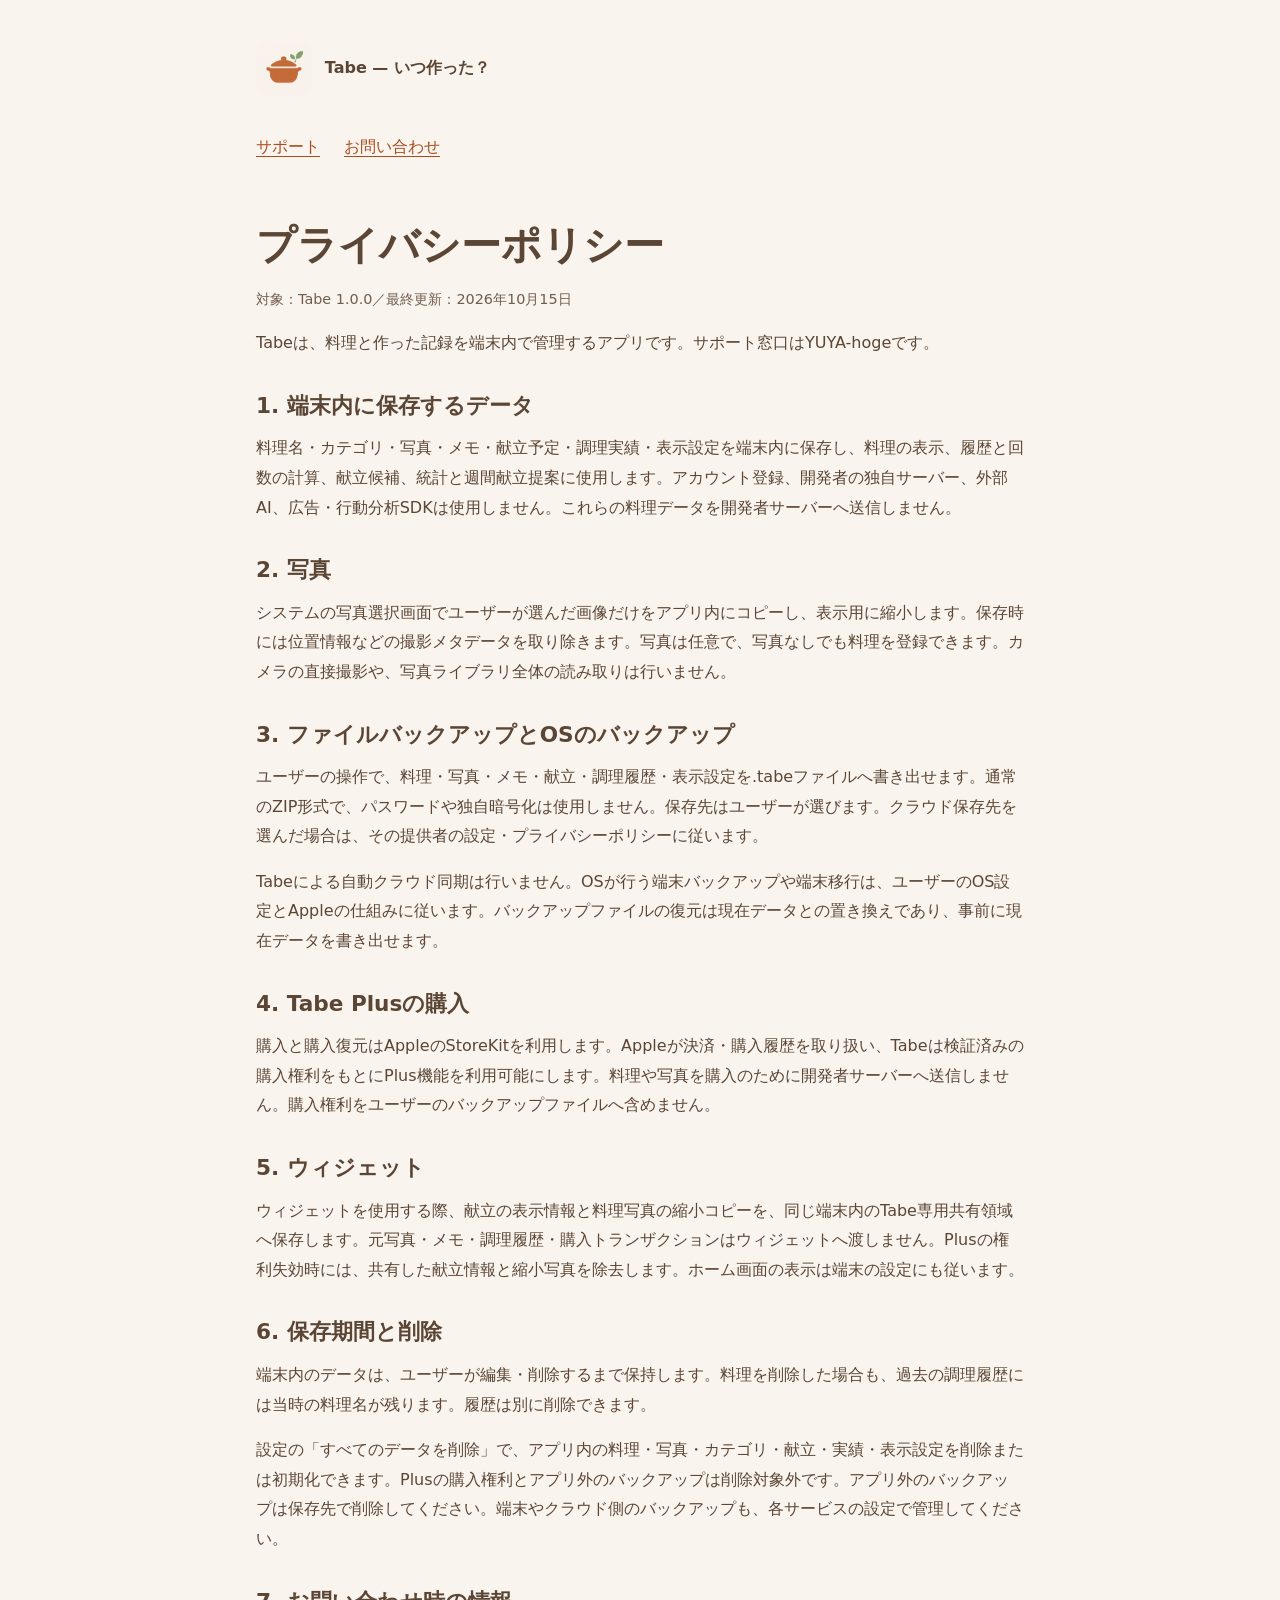
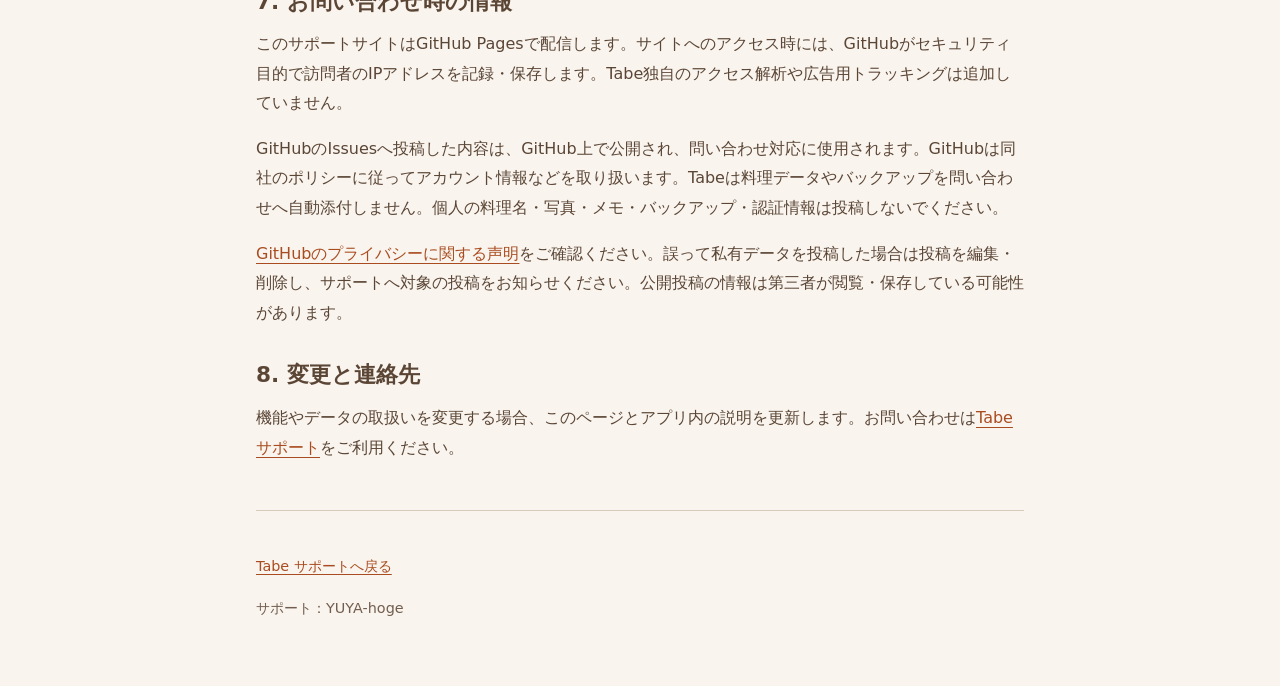
==== privacy.html @ 5fdedda2 "add: publish Tabe support and privacy pages" ====
<!doctype html>
<html lang="ja">
<head>
  <meta charset="utf-8">
  <meta name="viewport" content="width=device-width,initial-scale=1">
  <meta name="description" content="Tabeの端末内保存、写真、バックアップ、購入、ウィジェット、データ削除について。">
  <title>プライバシーポリシー — Tabe</title>
  <link rel="icon" href="assets/icon.png">
  <link rel="stylesheet" href="styles.css">
</head>
<body>
<header>
  <a class="brand" href="index.html"><img src="assets/icon.png" width="56" height="56" alt=""><span>Tabe — いつ作った？</span></a>
  <nav aria-label="ページ案内"><a href="index.html">サポート</a><a href="index.html#contact">お問い合わせ</a></nav>
</header>
<main id="main">
  <h1>プライバシーポリシー</h1>
  <p class="meta">対象：Tabe 1.0.0／最終更新：2026年10月15日</p>
  <p>Tabeは、料理と作った記録を端末内で管理するアプリです。サポート窓口はYUYA-hogeです。</p>
  <h2>1. 端末内に保存するデータ</h2>
  <p>料理名・カテゴリ・写真・メモ・献立予定・調理実績・表示設定を端末内に保存し、料理の表示、履歴と回数の計算、献立候補、統計と週間献立提案に使用します。アカウント登録、開発者の独自サーバー、外部AI、広告・行動分析SDKは使用しません。これらの料理データを開発者サーバーへ送信しません。</p>
  <h2>2. 写真</h2>
  <p>システムの写真選択画面でユーザーが選んだ画像だけをアプリ内にコピーし、表示用に縮小します。保存時には位置情報などの撮影メタデータを取り除きます。写真は任意で、写真なしでも料理を登録できます。カメラの直接撮影や、写真ライブラリ全体の読み取りは行いません。</p>
  <h2>3. ファイルバックアップとOSのバックアップ</h2>
  <p>ユーザーの操作で、料理・写真・メモ・献立・調理履歴・表示設定を.tabeファイルへ書き出せます。通常のZIP形式で、パスワードや独自暗号化は使用しません。保存先はユーザーが選びます。クラウド保存先を選んだ場合は、その提供者の設定・プライバシーポリシーに従います。</p>
  <p>Tabeによる自動クラウド同期は行いません。OSが行う端末バックアップや端末移行は、ユーザーのOS設定とAppleの仕組みに従います。バックアップファイルの復元は現在データとの置き換えであり、事前に現在データを書き出せます。</p>
  <h2>4. Tabe Plusの購入</h2>
  <p>購入と購入復元はAppleのStoreKitを利用します。Appleが決済・購入履歴を取り扱い、Tabeは検証済みの購入権利をもとにPlus機能を利用可能にします。料理や写真を購入のために開発者サーバーへ送信しません。購入権利をユーザーのバックアップファイルへ含めません。</p>
  <h2>5. ウィジェット</h2>
  <p>ウィジェットを使用する際、献立の表示情報と料理写真の縮小コピーを、同じ端末内のTabe専用共有領域へ保存します。元写真・メモ・調理履歴・購入トランザクションはウィジェットへ渡しません。Plusの権利失効時には、共有した献立情報と縮小写真を除去します。ホーム画面の表示は端末の設定にも従います。</p>
  <h2>6. 保存期間と削除</h2>
  <p>端末内のデータは、ユーザーが編集・削除するまで保持します。料理を削除した場合も、過去の調理履歴には当時の料理名が残ります。履歴は別に削除できます。</p>
  <p>設定の「すべてのデータを削除」で、アプリ内の料理・写真・カテゴリ・献立・実績・表示設定を削除または初期化できます。Plusの購入権利とアプリ外のバックアップは削除対象外です。アプリ外のバックアップは保存先で削除してください。端末やクラウド側のバックアップも、各サービスの設定で管理してください。</p>
  <h2>7. お問い合わせ時の情報</h2>
  <p>このサポートサイトはGitHub Pagesで配信します。サイトへのアクセス時には、GitHubがセキュリティ目的で訪問者のIPアドレスを記録・保存します。Tabe独自のアクセス解析や広告用トラッキングは追加していません。</p>
  <p>GitHubのIssuesへ投稿した内容は、GitHub上で公開され、問い合わせ対応に使用されます。GitHubは同社のポリシーに従ってアカウント情報などを取り扱います。Tabeは料理データやバックアップを問い合わせへ自動添付しません。個人の料理名・写真・メモ・バックアップ・認証情報は投稿しないでください。</p>
  <p><a href="https://docs.github.com/ja/site-policy/privacy-policies/github-general-privacy-statement">GitHubのプライバシーに関する声明</a>をご確認ください。誤って私有データを投稿した場合は投稿を編集・削除し、サポートへ対象の投稿をお知らせください。公開投稿の情報は第三者が閲覧・保存している可能性があります。</p>
  <h2>8. 変更と連絡先</h2>
  <p>機能やデータの取扱いを変更する場合、このページとアプリ内の説明を更新します。お問い合わせは<a href="index.html#contact">Tabe サポート</a>をご利用ください。</p>
</main>
<footer><p><a href="index.html">Tabe サポートへ戻る</a></p><p>サポート：YUYA-hoge</p></footer>
</body>
</html>
---- styles.css ----
:root { color-scheme: light dark; --bg:#f9f4ee; --card:#fffdf9; --ink:#5b4636; --muted:#725e4f; --link:#a94d20; --line:#d9cbbc; }
* { box-sizing:border-box; }
body { margin:0; background:var(--bg); color:var(--ink); font-family:system-ui,-apple-system,BlinkMacSystemFont,"Hiragino Kaku Gothic ProN",Meiryo,sans-serif; font-size:1rem; line-height:1.85; overflow-wrap:anywhere; }
header,main,footer { width:min(100% - 2.5rem,48rem); margin-inline:auto; }
header { padding-block:2.5rem 1rem; }
.brand { display:inline-flex; align-items:center; gap:.8rem; color:var(--ink); text-decoration:none; font-weight:700; }
.brand img { width:3.5rem; height:3.5rem; border-radius:.8rem; }
nav { display:flex; flex-wrap:wrap; gap:.4rem 1.5rem; margin-block:1.2rem; }
a { color:var(--link); text-underline-offset:.22em; }
a:focus-visible,summary:focus-visible { outline:3px solid var(--link); outline-offset:4px; }
nav a { display:inline-flex; align-items:center; min-height:44px; }
h1 { font-size:clamp(1.8rem,5vw,2.5rem); line-height:1.4; margin-block:.8rem; }
h2 { font-size:1.35rem; line-height:1.5; margin-block:2rem .7rem; }
h3 { font-size:1.05rem; margin-block:1rem .3rem; }
p { margin-block:.6rem 1rem; }
ul,ol { padding-left:1.5rem; }
.lead { font-size:1.12rem; color:var(--muted); }
.notice { border:1px solid var(--line); padding:1rem 1.2rem; border-radius:.65rem; background:var(--card); }
details { border-bottom:1px solid var(--line); padding-block:.7rem; }
summary { cursor:pointer; font-weight:650; min-height:44px; align-content:center; }
details p { padding-inline:.4rem; }
.action { display:inline-flex; align-items:center; min-height:48px; padding:.45rem 1rem; border:1px solid var(--link); border-radius:.5rem; font-weight:650; }
.meta,footer { color:var(--muted); font-size:.9rem; }
footer { padding-block:2rem 3rem; border-top:1px solid var(--line); margin-top:3rem; }
@media(prefers-color-scheme:dark) { :root { --bg:#241c16; --card:#31271f; --ink:#f9f4ee; --muted:#cdbfaf; --link:#ebb88f; --line:#746354; } }
@media(prefers-reduced-motion:no-preference) { html { scroll-behavior:smooth; } }
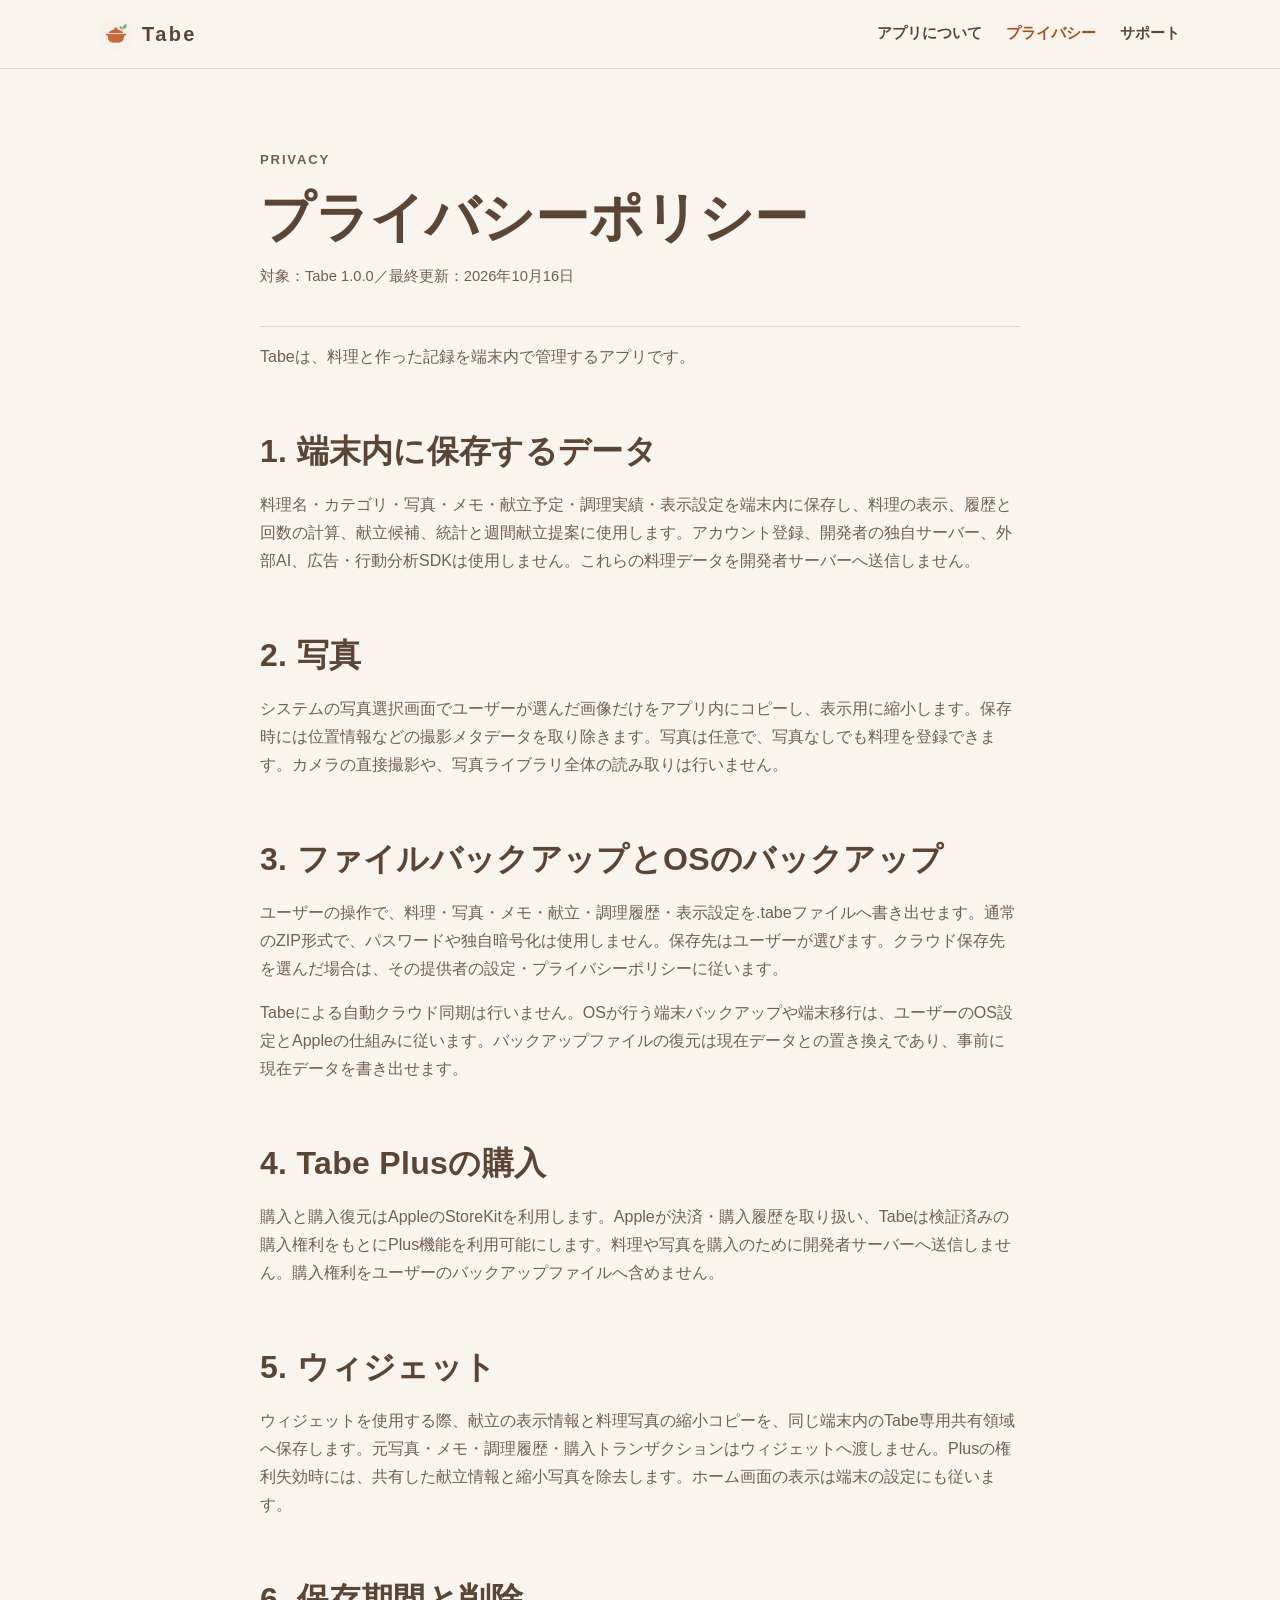
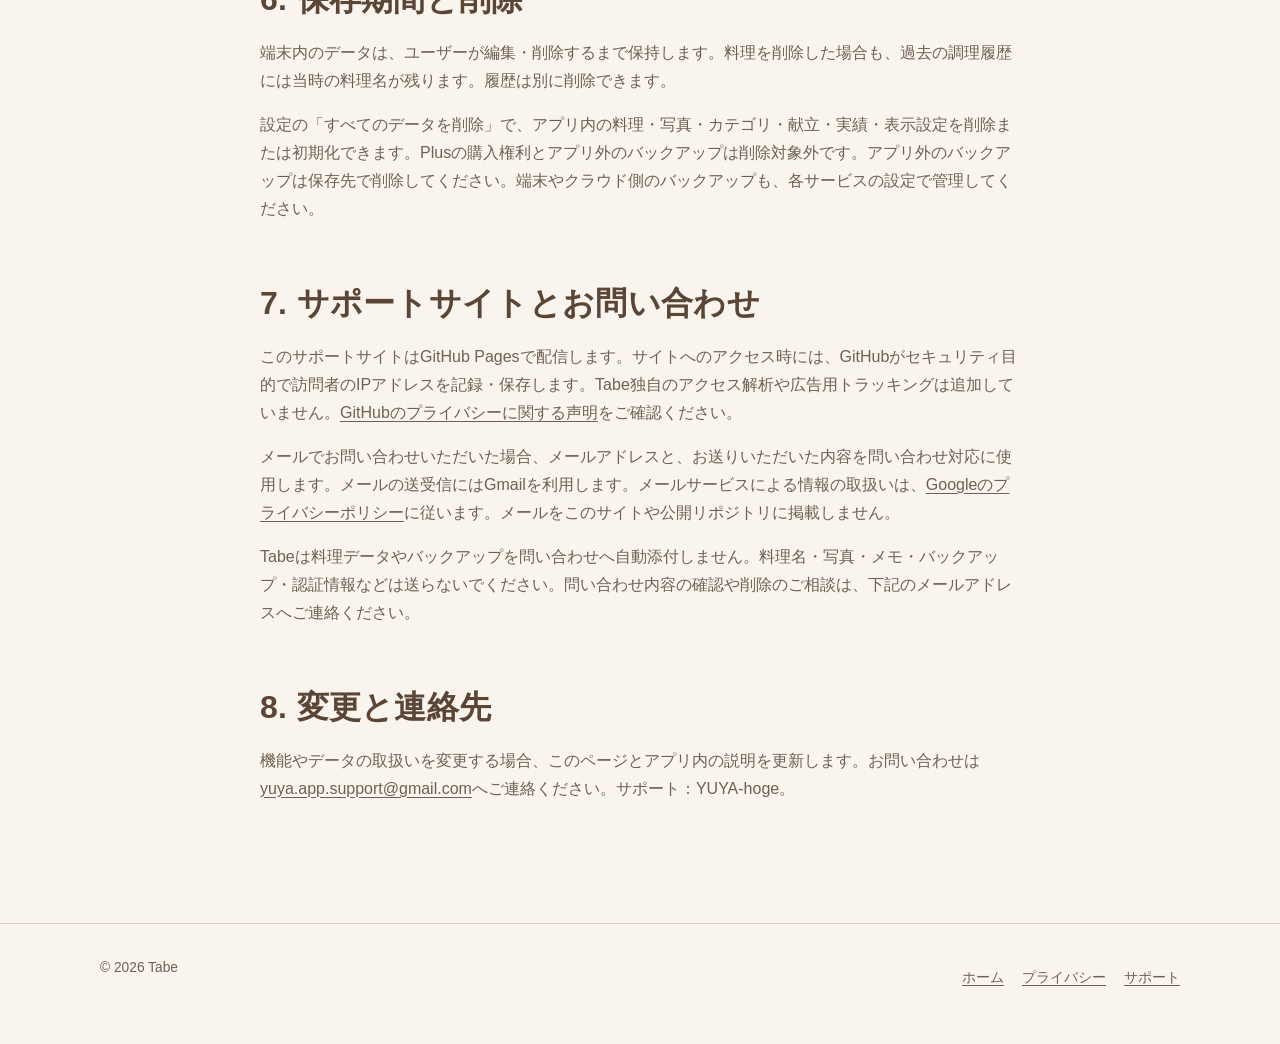
==== commit abe0c94b: "feat: align Tabe support with Itsu and use email contact" ====
--- a/privacy.html
+++ b/privacy.html
@@ -1,43 +1,30 @@
 <!doctype html>
-<html lang="ja">
-<head>
-  <meta charset="utf-8">
-  <meta name="viewport" content="width=device-width,initial-scale=1">
-  <meta name="description" content="Tabeの端末内保存、写真、バックアップ、購入、ウィジェット、データ削除について。">
-  <title>プライバシーポリシー — Tabe</title>
-  <link rel="icon" href="assets/icon.png">
-  <link rel="stylesheet" href="styles.css">
-</head>
-<body>
-<header>
-  <a class="brand" href="index.html"><img src="assets/icon.png" width="56" height="56" alt=""><span>Tabe — いつ作った？</span></a>
-  <nav aria-label="ページ案内"><a href="index.html">サポート</a><a href="index.html#contact">お問い合わせ</a></nav>
-</header>
-<main id="main">
-  <h1>プライバシーポリシー</h1>
-  <p class="meta">対象：Tabe 1.0.0／最終更新：2026年10月15日</p>
-  <p>Tabeは、料理と作った記録を端末内で管理するアプリです。サポート窓口はYUYA-hogeです。</p>
-  <h2>1. 端末内に保存するデータ</h2>
+<html lang="ja"><head>
+<meta charset="utf-8"><meta name="viewport" content="width=device-width, initial-scale=1">
+<meta name="description" content="Tabeの端末内保存、写真、バックアップ、購入、ウィジェット、データ削除について。"><meta name="theme-color" content="#F9F4EE">
+<title>プライバシーポリシー — Tabe</title><link rel="icon" href="assets/icon.png"><link rel="stylesheet" href="styles.css">
+</head><body>
+<a class="skip-link" href="#main">本文へ移動</a>
+<header class="site-header"><nav class="nav" aria-label="メインナビゲーション">
+<a class="brand" href="index.html" aria-label="Tabe ホーム"><img src="assets/icon.png" width="32" height="32" alt=""><span>Tabe</span></a><ul class="nav-links"><li><a href="index.html">アプリについて</a></li><li><a href="privacy.html" aria-current="page">プライバシー</a></li><li><a href="support.html">サポート</a></li></ul></nav></header>
+<main id="main"><article class="document"><header class="document-header"><p class="eyebrow">Privacy</p><h1>プライバシーポリシー</h1><p class="document-meta">対象：Tabe 1.0.0／最終更新：2026年10月16日</p></header><p>Tabeは、料理と作った記録を端末内で管理するアプリです。</p>  <section><h2>1. 端末内に保存するデータ</h2>
   <p>料理名・カテゴリ・写真・メモ・献立予定・調理実績・表示設定を端末内に保存し、料理の表示、履歴と回数の計算、献立候補、統計と週間献立提案に使用します。アカウント登録、開発者の独自サーバー、外部AI、広告・行動分析SDKは使用しません。これらの料理データを開発者サーバーへ送信しません。</p>
-  <h2>2. 写真</h2>
+  </section><section><h2>2. 写真</h2>
   <p>システムの写真選択画面でユーザーが選んだ画像だけをアプリ内にコピーし、表示用に縮小します。保存時には位置情報などの撮影メタデータを取り除きます。写真は任意で、写真なしでも料理を登録できます。カメラの直接撮影や、写真ライブラリ全体の読み取りは行いません。</p>
-  <h2>3. ファイルバックアップとOSのバックアップ</h2>
+  </section><section><h2>3. ファイルバックアップとOSのバックアップ</h2>
   <p>ユーザーの操作で、料理・写真・メモ・献立・調理履歴・表示設定を.tabeファイルへ書き出せます。通常のZIP形式で、パスワードや独自暗号化は使用しません。保存先はユーザーが選びます。クラウド保存先を選んだ場合は、その提供者の設定・プライバシーポリシーに従います。</p>
   <p>Tabeによる自動クラウド同期は行いません。OSが行う端末バックアップや端末移行は、ユーザーのOS設定とAppleの仕組みに従います。バックアップファイルの復元は現在データとの置き換えであり、事前に現在データを書き出せます。</p>
-  <h2>4. Tabe Plusの購入</h2>
+  </section><section><h2>4. Tabe Plusの購入</h2>
   <p>購入と購入復元はAppleのStoreKitを利用します。Appleが決済・購入履歴を取り扱い、Tabeは検証済みの購入権利をもとにPlus機能を利用可能にします。料理や写真を購入のために開発者サーバーへ送信しません。購入権利をユーザーのバックアップファイルへ含めません。</p>
-  <h2>5. ウィジェット</h2>
+  </section><section><h2>5. ウィジェット</h2>
   <p>ウィジェットを使用する際、献立の表示情報と料理写真の縮小コピーを、同じ端末内のTabe専用共有領域へ保存します。元写真・メモ・調理履歴・購入トランザクションはウィジェットへ渡しません。Plusの権利失効時には、共有した献立情報と縮小写真を除去します。ホーム画面の表示は端末の設定にも従います。</p>
-  <h2>6. 保存期間と削除</h2>
+  </section><section><h2>6. 保存期間と削除</h2>
   <p>端末内のデータは、ユーザーが編集・削除するまで保持します。料理を削除した場合も、過去の調理履歴には当時の料理名が残ります。履歴は別に削除できます。</p>
   <p>設定の「すべてのデータを削除」で、アプリ内の料理・写真・カテゴリ・献立・実績・表示設定を削除または初期化できます。Plusの購入権利とアプリ外のバックアップは削除対象外です。アプリ外のバックアップは保存先で削除してください。端末やクラウド側のバックアップも、各サービスの設定で管理してください。</p>
-  <h2>7. お問い合わせ時の情報</h2>
-  <p>このサポートサイトはGitHub Pagesで配信します。サイトへのアクセス時には、GitHubがセキュリティ目的で訪問者のIPアドレスを記録・保存します。Tabe独自のアクセス解析や広告用トラッキングは追加していません。</p>
-  <p>GitHubのIssuesへ投稿した内容は、GitHub上で公開され、問い合わせ対応に使用されます。GitHubは同社のポリシーに従ってアカウント情報などを取り扱います。Tabeは料理データやバックアップを問い合わせへ自動添付しません。個人の料理名・写真・メモ・バックアップ・認証情報は投稿しないでください。</p>
-  <p><a href="https://docs.github.com/ja/site-policy/privacy-policies/github-general-privacy-statement">GitHubのプライバシーに関する声明</a>をご確認ください。誤って私有データを投稿した場合は投稿を編集・削除し、サポートへ対象の投稿をお知らせください。公開投稿の情報は第三者が閲覧・保存している可能性があります。</p>
-  <h2>8. 変更と連絡先</h2>
-  <p>機能やデータの取扱いを変更する場合、このページとアプリ内の説明を更新します。お問い合わせは<a href="index.html#contact">Tabe サポート</a>をご利用ください。</p>
-</main>
-<footer><p><a href="index.html">Tabe サポートへ戻る</a></p><p>サポート：YUYA-hoge</p></footer>
-</body>
-</html>
+</section><section><h2>7. サポートサイトとお問い合わせ</h2>
+<p>このサポートサイトはGitHub Pagesで配信します。サイトへのアクセス時には、GitHubがセキュリティ目的で訪問者のIPアドレスを記録・保存します。Tabe独自のアクセス解析や広告用トラッキングは追加していません。<a href="https://docs.github.com/ja/site-policy/privacy-policies/github-general-privacy-statement">GitHubのプライバシーに関する声明</a>をご確認ください。</p>
+<p>メールでお問い合わせいただいた場合、メールアドレスと、お送りいただいた内容を問い合わせ対応に使用します。メールの送受信にはGmailを利用します。メールサービスによる情報の取扱いは、<a href="https://policies.google.com/privacy?hl=ja">Googleのプライバシーポリシー</a>に従います。メールをこのサイトや公開リポジトリに掲載しません。</p>
+<p>Tabeは料理データやバックアップを問い合わせへ自動添付しません。料理名・写真・メモ・バックアップ・認証情報などは送らないでください。問い合わせ内容の確認や削除のご相談は、下記のメールアドレスへご連絡ください。</p>
+</section><section><h2>8. 変更と連絡先</h2><p>機能やデータの取扱いを変更する場合、このページとアプリ内の説明を更新します。お問い合わせは<a href="mailto:yuya.app.support@gmail.com">yuya.app.support@gmail.com</a>へご連絡ください。サポート：YUYA-hoge。</p></section></article></main>
+<footer class="site-footer"><div class="footer-inner"><p>© 2026 Tabe</p><div class="footer-links"><a href="index.html">ホーム</a><a href="privacy.html">プライバシー</a><a href="support.html">サポート</a></div></div></footer>
+</body></html>
--- a/styles.css
+++ b/styles.css
@@ -1,26 +1,500 @@
-:root { color-scheme: light dark; --bg:#f9f4ee; --card:#fffdf9; --ink:#5b4636; --muted:#725e4f; --link:#a94d20; --line:#d9cbbc; }
-* { box-sizing:border-box; }
-body { margin:0; background:var(--bg); color:var(--ink); font-family:system-ui,-apple-system,BlinkMacSystemFont,"Hiragino Kaku Gothic ProN",Meiryo,sans-serif; font-size:1rem; line-height:1.85; overflow-wrap:anywhere; }
-header,main,footer { width:min(100% - 2.5rem,48rem); margin-inline:auto; }
-header { padding-block:2.5rem 1rem; }
-.brand { display:inline-flex; align-items:center; gap:.8rem; color:var(--ink); text-decoration:none; font-weight:700; }
-.brand img { width:3.5rem; height:3.5rem; border-radius:.8rem; }
-nav { display:flex; flex-wrap:wrap; gap:.4rem 1.5rem; margin-block:1.2rem; }
-a { color:var(--link); text-underline-offset:.22em; }
-a:focus-visible,summary:focus-visible { outline:3px solid var(--link); outline-offset:4px; }
-nav a { display:inline-flex; align-items:center; min-height:44px; }
-h1 { font-size:clamp(1.8rem,5vw,2.5rem); line-height:1.4; margin-block:.8rem; }
-h2 { font-size:1.35rem; line-height:1.5; margin-block:2rem .7rem; }
-h3 { font-size:1.05rem; margin-block:1rem .3rem; }
-p { margin-block:.6rem 1rem; }
-ul,ol { padding-left:1.5rem; }
-.lead { font-size:1.12rem; color:var(--muted); }
-.notice { border:1px solid var(--line); padding:1rem 1.2rem; border-radius:.65rem; background:var(--card); }
-details { border-bottom:1px solid var(--line); padding-block:.7rem; }
-summary { cursor:pointer; font-weight:650; min-height:44px; align-content:center; }
-details p { padding-inline:.4rem; }
-.action { display:inline-flex; align-items:center; min-height:48px; padding:.45rem 1rem; border:1px solid var(--link); border-radius:.5rem; font-weight:650; }
-.meta,footer { color:var(--muted); font-size:.9rem; }
-footer { padding-block:2rem 3rem; border-top:1px solid var(--line); margin-top:3rem; }
-@media(prefers-color-scheme:dark) { :root { --bg:#241c16; --card:#31271f; --ink:#f9f4ee; --muted:#cdbfaf; --link:#ebb88f; --line:#746354; } }
-@media(prefers-reduced-motion:no-preference) { html { scroll-behavior:smooth; } }
+/* Layout adapted from https://itsu-jp.github.io/support/; Tabe brand colors and content. */
+:root {
+  color-scheme: light dark;
+  --accent: #A94D20;
+  --accent-strong: #A94D20;
+  --ink: #5B4636;
+  --muted: #706051;
+  --mist: #F9F4EE;
+  --paper: #ffffff;
+  --line: #DED2C5;
+  --display: "Avenir Next", "Hiragino Sans", "Yu Gothic UI", sans-serif;
+  --body: -apple-system, BlinkMacSystemFont, "Hiragino Sans", "Yu Gothic UI", sans-serif;
+  font-family: var(--body);
+  background: var(--mist);
+  color: var(--ink);
+}
+
+* {
+  box-sizing: border-box;
+}
+
+html {
+  scroll-behavior: smooth;
+}
+
+body {
+  margin: 0;
+  min-width: 320px;
+  background: var(--mist);
+  color: var(--ink);
+  font-size: 16px;
+  line-height: 1.75;
+}
+
+a {
+  color: inherit;
+  text-underline-offset: 0.2em;
+}
+
+a:hover {
+  color: var(--accent-strong);
+}
+
+a:focus-visible,
+button:focus-visible {
+  outline: 3px solid var(--accent);
+  outline-offset: 4px;
+  border-radius: 4px;
+}
+
+.site-header {
+  position: sticky;
+  top: 0;
+  z-index: 10;
+  border-bottom: 1px solid color-mix(in srgb, var(--line) 80%, transparent);
+  background: color-mix(in srgb, var(--mist) 92%, transparent);
+  backdrop-filter: blur(14px);
+}
+
+.nav {
+  width: min(1080px, calc(100% - 40px));
+  min-height: 68px;
+  margin: 0 auto;
+  display: flex;
+  align-items: center;
+  justify-content: space-between;
+  gap: 24px;
+}
+
+.brand {
+  display: inline-flex;
+  align-items: center;
+  gap: 10px;
+  color: var(--ink);
+  font-family: var(--display);
+  font-size: 1.25rem;
+  font-weight: 700;
+  letter-spacing: 0.12em;
+  text-decoration: none;
+}
+
+.brand img {
+  width: 32px;
+  height: 32px;
+  border-radius: 9px;
+}
+
+.nav-links {
+  display: flex;
+  align-items: center;
+  gap: 24px;
+  margin: 0;
+  padding: 0;
+  list-style: none;
+  font-size: 0.92rem;
+  font-weight: 600;
+}
+
+.nav-links a {
+  text-decoration: none;
+}
+
+.nav-links a[aria-current="page"] {
+  color: var(--accent-strong);
+}
+
+main {
+  width: min(1080px, calc(100% - 40px));
+  margin: 0 auto;
+}
+
+.hero {
+  min-height: 620px;
+  display: grid;
+  grid-template-columns: minmax(0, 1.15fr) minmax(280px, 0.85fr);
+  align-items: center;
+  gap: clamp(48px, 9vw, 120px);
+  padding: 96px 0 88px;
+}
+
+.eyebrow {
+  margin: 0 0 12px;
+  color: var(--accent-strong);
+  font-size: 0.82rem;
+  font-weight: 700;
+  letter-spacing: 0.14em;
+  text-transform: uppercase;
+}
+
+h1,
+h2,
+h3 {
+  margin-top: 0;
+  font-family: var(--display);
+  line-height: 1.25;
+  letter-spacing: 0.01em;
+}
+
+h1 {
+  margin-bottom: 24px;
+  font-size: clamp(2.5rem, 6vw, 5rem);
+  font-weight: 700;
+  letter-spacing: 0.08em;
+}
+
+h2 {
+  margin-bottom: 20px;
+  font-size: clamp(1.7rem, 3vw, 2.4rem);
+}
+
+h3 {
+  margin-bottom: 8px;
+  font-size: 1.08rem;
+}
+
+.lead {
+  max-width: 34rem;
+  margin: 0;
+  color: var(--muted);
+  font-size: clamp(1.05rem, 2vw, 1.25rem);
+}
+
+.hero-actions {
+  display: flex;
+  flex-wrap: wrap;
+  gap: 12px;
+  margin-top: 32px;
+}
+
+.button {
+  min-height: 48px;
+  padding: 11px 22px;
+  display: inline-flex;
+  align-items: center;
+  justify-content: center;
+  border: 1px solid var(--ink);
+  border-radius: 999px;
+  font-weight: 700;
+  text-decoration: none;
+}
+
+.button-primary {
+  border-color: var(--accent);
+  background: var(--accent);
+  color: #ffffff;
+}
+
+.button-primary:hover {
+  border-color: #893B17;
+  background: #893B17;
+  color: #ffffff;
+}
+
+.mark-stage {
+  position: relative;
+  display: grid;
+  place-items: center;
+}
+
+.mark-stage::before {
+  content: "";
+  position: absolute;
+  width: 76%;
+  aspect-ratio: 1;
+  border: 1px solid var(--line);
+  border-radius: 50%;
+}
+
+.mark-stage img {
+  position: relative;
+  width: min(340px, 86%);
+  filter: drop-shadow(0 24px 36px rgb(31 41 55 / 0.12));
+}
+
+.feature-grid {
+  display: grid;
+  grid-template-columns: repeat(3, 1fr);
+  border-top: 1px solid var(--line);
+  border-bottom: 1px solid var(--line);
+}
+
+.feature {
+  min-height: 240px;
+  padding: 48px 34px;
+}
+
+.feature + .feature {
+  border-left: 1px solid var(--line);
+}
+
+.feature p {
+  margin: 0;
+  color: var(--muted);
+}
+
+.feature-mark {
+  width: 34px;
+  height: 8px;
+  margin-bottom: 28px;
+  border-radius: 999px;
+  background: var(--accent);
+}
+
+.plus-band {
+  margin: 72px 0 0;
+  padding: clamp(32px, 6vw, 60px);
+  display: grid;
+  grid-template-columns: minmax(0, 1.1fr) minmax(260px, 0.9fr);
+  align-items: center;
+  gap: clamp(30px, 7vw, 90px);
+  border: 1px solid color-mix(in srgb, var(--accent) 48%, var(--line));
+  border-radius: 28px;
+  background: color-mix(in srgb, var(--accent) 8%, var(--paper));
+}
+
+.plus-band h2 {
+  margin-bottom: 14px;
+}
+
+.plus-band p:not(.eyebrow) {
+  max-width: 34rem;
+  margin: 0;
+  color: var(--muted);
+}
+
+.plus-list {
+  margin: 0 0 24px;
+  padding: 0;
+  list-style: none;
+}
+
+.plus-list li {
+  position: relative;
+  padding: 9px 0 9px 28px;
+  border-bottom: 1px solid var(--line);
+  font-weight: 600;
+}
+
+.plus-list li::before {
+  content: "＋";
+  position: absolute;
+  left: 0;
+  color: var(--accent-strong);
+  font-weight: 800;
+}
+
+.contact-band {
+  margin: 88px 0;
+  padding: clamp(32px, 6vw, 64px);
+  display: flex;
+  align-items: center;
+  justify-content: space-between;
+  gap: 32px;
+  border-radius: 28px;
+  background: var(--ink);
+  color: #ffffff;
+}
+
+.contact-band h2,
+.contact-band p {
+  margin-bottom: 0;
+}
+
+.contact-band p {
+  color: #E2D3C3;
+}
+
+.document {
+  width: min(760px, 100%);
+  margin: 0 auto;
+  padding: 80px 0 104px;
+}
+
+.document-header {
+  padding-bottom: 36px;
+  border-bottom: 1px solid var(--line);
+}
+
+.document-header h1 {
+  margin-bottom: 12px;
+  font-size: clamp(2.1rem, 5vw, 3.4rem);
+  letter-spacing: 0;
+}
+
+.document-meta {
+  margin: 0;
+  color: var(--muted);
+  font-size: 0.92rem;
+}
+
+.document section {
+  padding-top: 44px;
+}
+
+.document p,
+.document li {
+  color: #706051;
+}
+
+.document ul {
+  padding-left: 1.4em;
+}
+
+.notice {
+  margin-top: 32px;
+  padding: 20px 22px;
+  border: 1px solid var(--line);
+  border-radius: 16px;
+  background: var(--paper);
+}
+
+.faq-item {
+  padding: 28px 0;
+  border-top: 1px solid var(--line);
+}
+
+.faq-item:last-child {
+  border-bottom: 1px solid var(--line);
+}
+
+.faq-item p {
+  margin-bottom: 0;
+}
+
+.site-footer {
+  border-top: 1px solid var(--line);
+}
+
+.footer-inner {
+  width: min(1080px, calc(100% - 40px));
+  margin: 0 auto;
+  padding: 32px 0 44px;
+  display: flex;
+  justify-content: space-between;
+  gap: 24px;
+  color: var(--muted);
+  font-size: 0.86rem;
+}
+
+.footer-inner p {
+  margin: 0;
+}
+
+.footer-links {
+  display: flex;
+  gap: 18px;
+}
+
+@media (max-width: 760px) {
+  .nav {
+    min-height: 62px;
+  }
+
+  .nav-links {
+    gap: 14px;
+    font-size: 0.82rem;
+  }
+
+  .hero {
+    min-height: auto;
+    grid-template-columns: 1fr;
+    padding: 72px 0 64px;
+  }
+
+  .mark-stage {
+    grid-row: 1;
+  }
+
+  .mark-stage img {
+    width: min(240px, 70%);
+  }
+
+  .feature-grid,
+  .plus-band {
+    grid-template-columns: 1fr;
+  }
+
+  .feature {
+    min-height: auto;
+    padding: 34px 0;
+  }
+
+  .feature + .feature {
+    border-top: 1px solid var(--line);
+    border-left: 0;
+  }
+
+  .plus-band {
+    margin-top: 48px;
+  }
+
+  .contact-band,
+  .footer-inner {
+    align-items: flex-start;
+    flex-direction: column;
+  }
+}
+
+@media (max-width: 480px) {
+  main,
+  .nav,
+  .footer-inner {
+    width: min(100% - 28px, 1080px);
+  }
+
+  .brand {
+    letter-spacing: 0.06em;
+  }
+
+  .nav-links li:first-child {
+    display: none;
+  }
+
+  .contact-band {
+    border-radius: 20px;
+  }
+}
+
+@media (prefers-reduced-motion: reduce) {
+  html {
+    scroll-behavior: auto;
+  }
+}
+
+@media (prefers-color-scheme: dark) {
+  :root {
+    --accent-strong: #F1AA7F;
+    --ink: #FFF9F1;
+    --muted: #D4C3B1;
+    --mist: #241C16;
+    --paper: #30251C;
+    --line: #594A3D;
+  }
+
+  .brand img,
+  .mark-stage img {
+    filter: brightness(0.94) drop-shadow(0 24px 36px rgb(0 0 0 / 0.24));
+  }
+
+  .document p,
+  .document li {
+    color: #E2D3C3;
+  }
+
+  .contact-band {
+    background: #1C1510;
+  }
+}
+
+.tagline { margin: -12px 0 20px; color: var(--accent-strong); font-size: 1.6rem; font-weight: 700; }
+.release-note { margin-top: 20px; color: var(--muted); font-size: .9rem; }
+.mark-stage img { height: auto; border-radius: 24%; }
+.feature h2 { font-size: 1.5rem; }
+.nav-links a, .footer-links a { display: inline-flex; align-items: center; min-height: 44px; }
+.document h2 { font-size: clamp(1.5rem, 3vw, 2rem); }
+.document :is(a, p, li) { overflow-wrap: anywhere; }
+section, .faq-item { scroll-margin-top: 92px; }
+.skip-link { position: absolute; left: 16px; top: -100px; z-index: 20; padding: 12px; background: var(--paper); }
+.skip-link:focus { top: 8px; }
+@media (max-width: 760px) { .hero { gap: 36px; padding-top: 48px; } .document { padding-top: 48px; } }
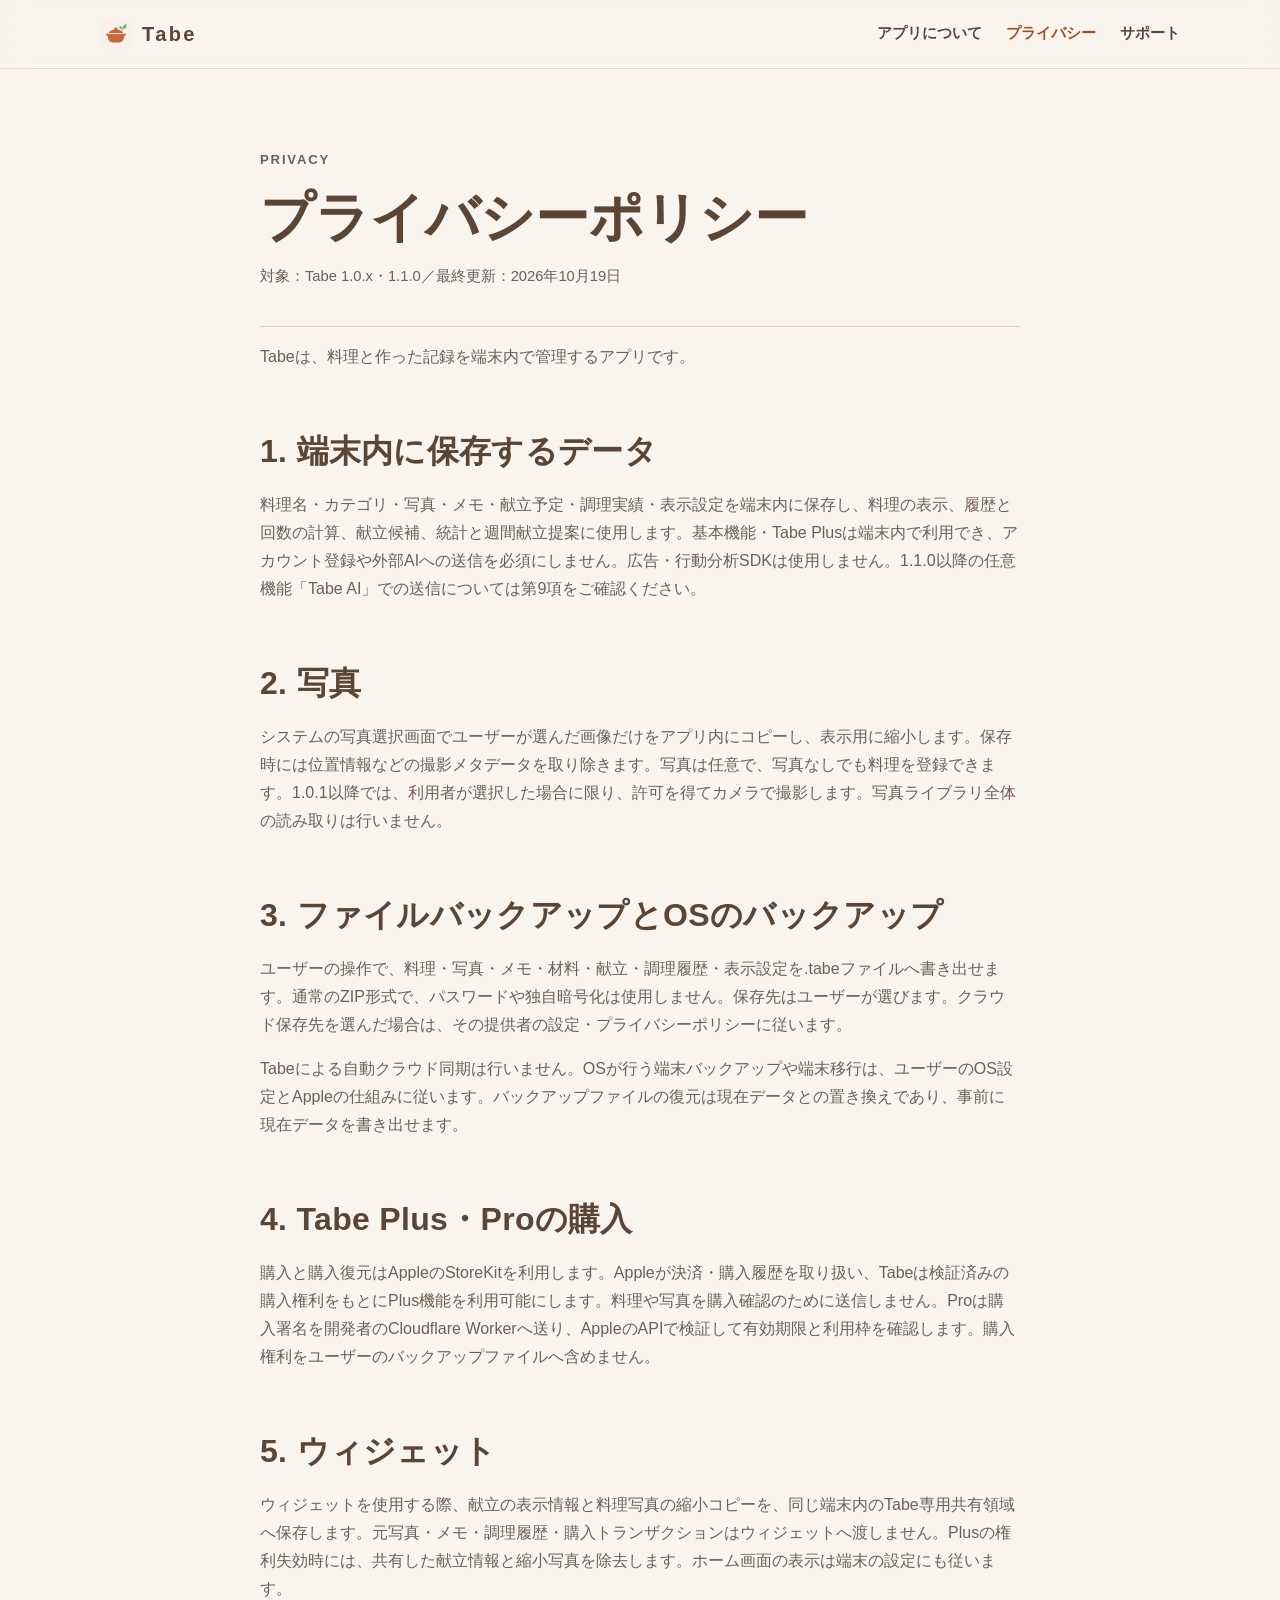
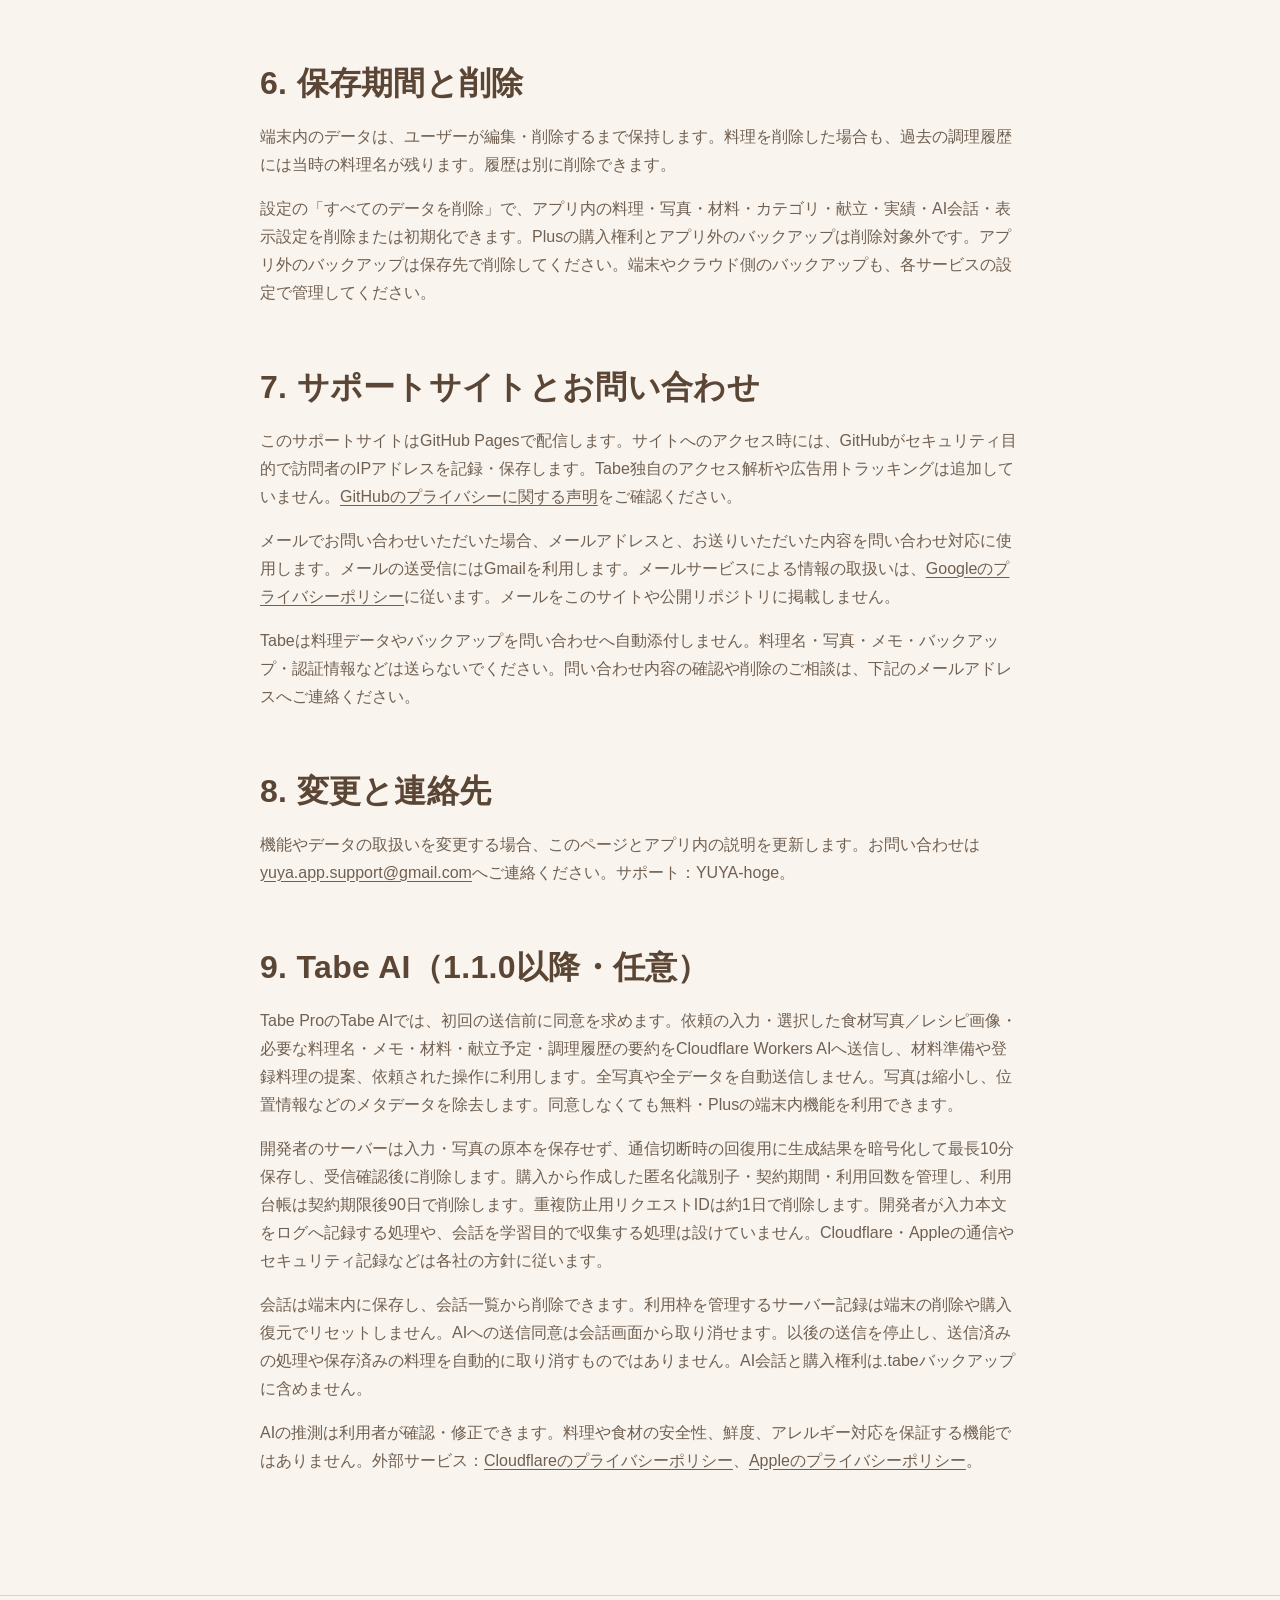
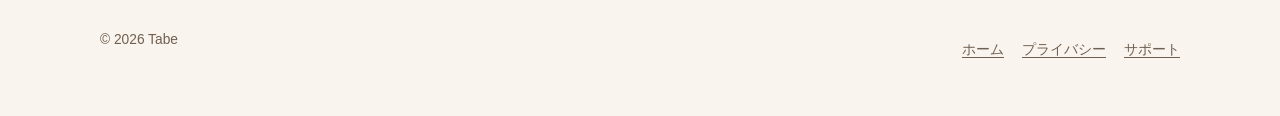
==== commit 5f522371: "docs: describe optional Tabe AI data handling" ====
--- a/privacy.html
+++ b/privacy.html
@@ -7,24 +7,29 @@
 <a class="skip-link" href="#main">本文へ移動</a>
 <header class="site-header"><nav class="nav" aria-label="メインナビゲーション">
 <a class="brand" href="index.html" aria-label="Tabe ホーム"><img src="assets/icon.png" width="32" height="32" alt=""><span>Tabe</span></a><ul class="nav-links"><li><a href="index.html">アプリについて</a></li><li><a href="privacy.html" aria-current="page">プライバシー</a></li><li><a href="support.html">サポート</a></li></ul></nav></header>
-<main id="main"><article class="document"><header class="document-header"><p class="eyebrow">Privacy</p><h1>プライバシーポリシー</h1><p class="document-meta">対象：Tabe 1.0.0／最終更新：2026年10月16日</p></header><p>Tabeは、料理と作った記録を端末内で管理するアプリです。</p>  <section><h2>1. 端末内に保存するデータ</h2>
-  <p>料理名・カテゴリ・写真・メモ・献立予定・調理実績・表示設定を端末内に保存し、料理の表示、履歴と回数の計算、献立候補、統計と週間献立提案に使用します。アカウント登録、開発者の独自サーバー、外部AI、広告・行動分析SDKは使用しません。これらの料理データを開発者サーバーへ送信しません。</p>
+<main id="main"><article class="document"><header class="document-header"><p class="eyebrow">Privacy</p><h1>プライバシーポリシー</h1><p class="document-meta">対象：Tabe 1.0.x・1.1.0／最終更新：2026年10月19日</p></header><p>Tabeは、料理と作った記録を端末内で管理するアプリです。</p>  <section><h2>1. 端末内に保存するデータ</h2>
+  <p>料理名・カテゴリ・写真・メモ・献立予定・調理実績・表示設定を端末内に保存し、料理の表示、履歴と回数の計算、献立候補、統計と週間献立提案に使用します。基本機能・Tabe Plusは端末内で利用でき、アカウント登録や外部AIへの送信を必須にしません。広告・行動分析SDKは使用しません。1.1.0以降の任意機能「Tabe AI」での送信については第9項をご確認ください。</p>
   </section><section><h2>2. 写真</h2>
-  <p>システムの写真選択画面でユーザーが選んだ画像だけをアプリ内にコピーし、表示用に縮小します。保存時には位置情報などの撮影メタデータを取り除きます。写真は任意で、写真なしでも料理を登録できます。カメラの直接撮影や、写真ライブラリ全体の読み取りは行いません。</p>
+  <p>システムの写真選択画面でユーザーが選んだ画像だけをアプリ内にコピーし、表示用に縮小します。保存時には位置情報などの撮影メタデータを取り除きます。写真は任意で、写真なしでも料理を登録できます。1.0.1以降では、利用者が選択した場合に限り、許可を得てカメラで撮影します。写真ライブラリ全体の読み取りは行いません。</p>
   </section><section><h2>3. ファイルバックアップとOSのバックアップ</h2>
-  <p>ユーザーの操作で、料理・写真・メモ・献立・調理履歴・表示設定を.tabeファイルへ書き出せます。通常のZIP形式で、パスワードや独自暗号化は使用しません。保存先はユーザーが選びます。クラウド保存先を選んだ場合は、その提供者の設定・プライバシーポリシーに従います。</p>
+  <p>ユーザーの操作で、料理・写真・メモ・材料・献立・調理履歴・表示設定を.tabeファイルへ書き出せます。通常のZIP形式で、パスワードや独自暗号化は使用しません。保存先はユーザーが選びます。クラウド保存先を選んだ場合は、その提供者の設定・プライバシーポリシーに従います。</p>
   <p>Tabeによる自動クラウド同期は行いません。OSが行う端末バックアップや端末移行は、ユーザーのOS設定とAppleの仕組みに従います。バックアップファイルの復元は現在データとの置き換えであり、事前に現在データを書き出せます。</p>
-  </section><section><h2>4. Tabe Plusの購入</h2>
-  <p>購入と購入復元はAppleのStoreKitを利用します。Appleが決済・購入履歴を取り扱い、Tabeは検証済みの購入権利をもとにPlus機能を利用可能にします。料理や写真を購入のために開発者サーバーへ送信しません。購入権利をユーザーのバックアップファイルへ含めません。</p>
+  </section><section><h2>4. Tabe Plus・Proの購入</h2>
+  <p>購入と購入復元はAppleのStoreKitを利用します。Appleが決済・購入履歴を取り扱い、Tabeは検証済みの購入権利をもとにPlus機能を利用可能にします。料理や写真を購入確認のために送信しません。Proは購入署名を開発者のCloudflare Workerへ送り、AppleのAPIで検証して有効期限と利用枠を確認します。購入権利をユーザーのバックアップファイルへ含めません。</p>
   </section><section><h2>5. ウィジェット</h2>
   <p>ウィジェットを使用する際、献立の表示情報と料理写真の縮小コピーを、同じ端末内のTabe専用共有領域へ保存します。元写真・メモ・調理履歴・購入トランザクションはウィジェットへ渡しません。Plusの権利失効時には、共有した献立情報と縮小写真を除去します。ホーム画面の表示は端末の設定にも従います。</p>
   </section><section><h2>6. 保存期間と削除</h2>
   <p>端末内のデータは、ユーザーが編集・削除するまで保持します。料理を削除した場合も、過去の調理履歴には当時の料理名が残ります。履歴は別に削除できます。</p>
-  <p>設定の「すべてのデータを削除」で、アプリ内の料理・写真・カテゴリ・献立・実績・表示設定を削除または初期化できます。Plusの購入権利とアプリ外のバックアップは削除対象外です。アプリ外のバックアップは保存先で削除してください。端末やクラウド側のバックアップも、各サービスの設定で管理してください。</p>
+  <p>設定の「すべてのデータを削除」で、アプリ内の料理・写真・材料・カテゴリ・献立・実績・AI会話・表示設定を削除または初期化できます。Plusの購入権利とアプリ外のバックアップは削除対象外です。アプリ外のバックアップは保存先で削除してください。端末やクラウド側のバックアップも、各サービスの設定で管理してください。</p>
 </section><section><h2>7. サポートサイトとお問い合わせ</h2>
 <p>このサポートサイトはGitHub Pagesで配信します。サイトへのアクセス時には、GitHubがセキュリティ目的で訪問者のIPアドレスを記録・保存します。Tabe独自のアクセス解析や広告用トラッキングは追加していません。<a href="https://docs.github.com/ja/site-policy/privacy-policies/github-general-privacy-statement">GitHubのプライバシーに関する声明</a>をご確認ください。</p>
 <p>メールでお問い合わせいただいた場合、メールアドレスと、お送りいただいた内容を問い合わせ対応に使用します。メールの送受信にはGmailを利用します。メールサービスによる情報の取扱いは、<a href="https://policies.google.com/privacy?hl=ja">Googleのプライバシーポリシー</a>に従います。メールをこのサイトや公開リポジトリに掲載しません。</p>
 <p>Tabeは料理データやバックアップを問い合わせへ自動添付しません。料理名・写真・メモ・バックアップ・認証情報などは送らないでください。問い合わせ内容の確認や削除のご相談は、下記のメールアドレスへご連絡ください。</p>
-</section><section><h2>8. 変更と連絡先</h2><p>機能やデータの取扱いを変更する場合、このページとアプリ内の説明を更新します。お問い合わせは<a href="mailto:yuya.app.support@gmail.com">yuya.app.support@gmail.com</a>へご連絡ください。サポート：YUYA-hoge。</p></section></article></main>
+</section><section><h2>8. 変更と連絡先</h2><p>機能やデータの取扱いを変更する場合、このページとアプリ内の説明を更新します。お問い合わせは<a href="mailto:yuya.app.support@gmail.com">yuya.app.support@gmail.com</a>へご連絡ください。サポート：YUYA-hoge。</p></section><section><h2>9. Tabe AI（1.1.0以降・任意）</h2>
+<p>Tabe ProのTabe AIでは、初回の送信前に同意を求めます。依頼の入力・選択した食材写真／レシピ画像・必要な料理名・メモ・材料・献立予定・調理履歴の要約をCloudflare Workers AIへ送信し、材料準備や登録料理の提案、依頼された操作に利用します。全写真や全データを自動送信しません。写真は縮小し、位置情報などのメタデータを除去します。同意しなくても無料・Plusの端末内機能を利用できます。</p>
+<p>開発者のサーバーは入力・写真の原本を保存せず、通信切断時の回復用に生成結果を暗号化して最長10分保存し、受信確認後に削除します。購入から作成した匿名化識別子・契約期間・利用回数を管理し、利用台帳は契約期限後90日で削除します。重複防止用リクエストIDは約1日で削除します。開発者が入力本文をログへ記録する処理や、会話を学習目的で収集する処理は設けていません。Cloudflare・Appleの通信やセキュリティ記録などは各社の方針に従います。</p>
+<p>会話は端末内に保存し、会話一覧から削除できます。利用枠を管理するサーバー記録は端末の削除や購入復元でリセットしません。AIへの送信同意は会話画面から取り消せます。以後の送信を停止し、送信済みの処理や保存済みの料理を自動的に取り消すものではありません。AI会話と購入権利は.tabeバックアップに含めません。</p>
+<p>AIの推測は利用者が確認・修正できます。料理や食材の安全性、鮮度、アレルギー対応を保証する機能ではありません。外部サービス：<a href="https://www.cloudflare.com/privacypolicy/">Cloudflareのプライバシーポリシー</a>、<a href="https://www.apple.com/legal/privacy/">Appleのプライバシーポリシー</a>。</p>
+</section></article></main>
 <footer class="site-footer"><div class="footer-inner"><p>© 2026 Tabe</p><div class="footer-links"><a href="index.html">ホーム</a><a href="privacy.html">プライバシー</a><a href="support.html">サポート</a></div></div></footer>
 </body></html>
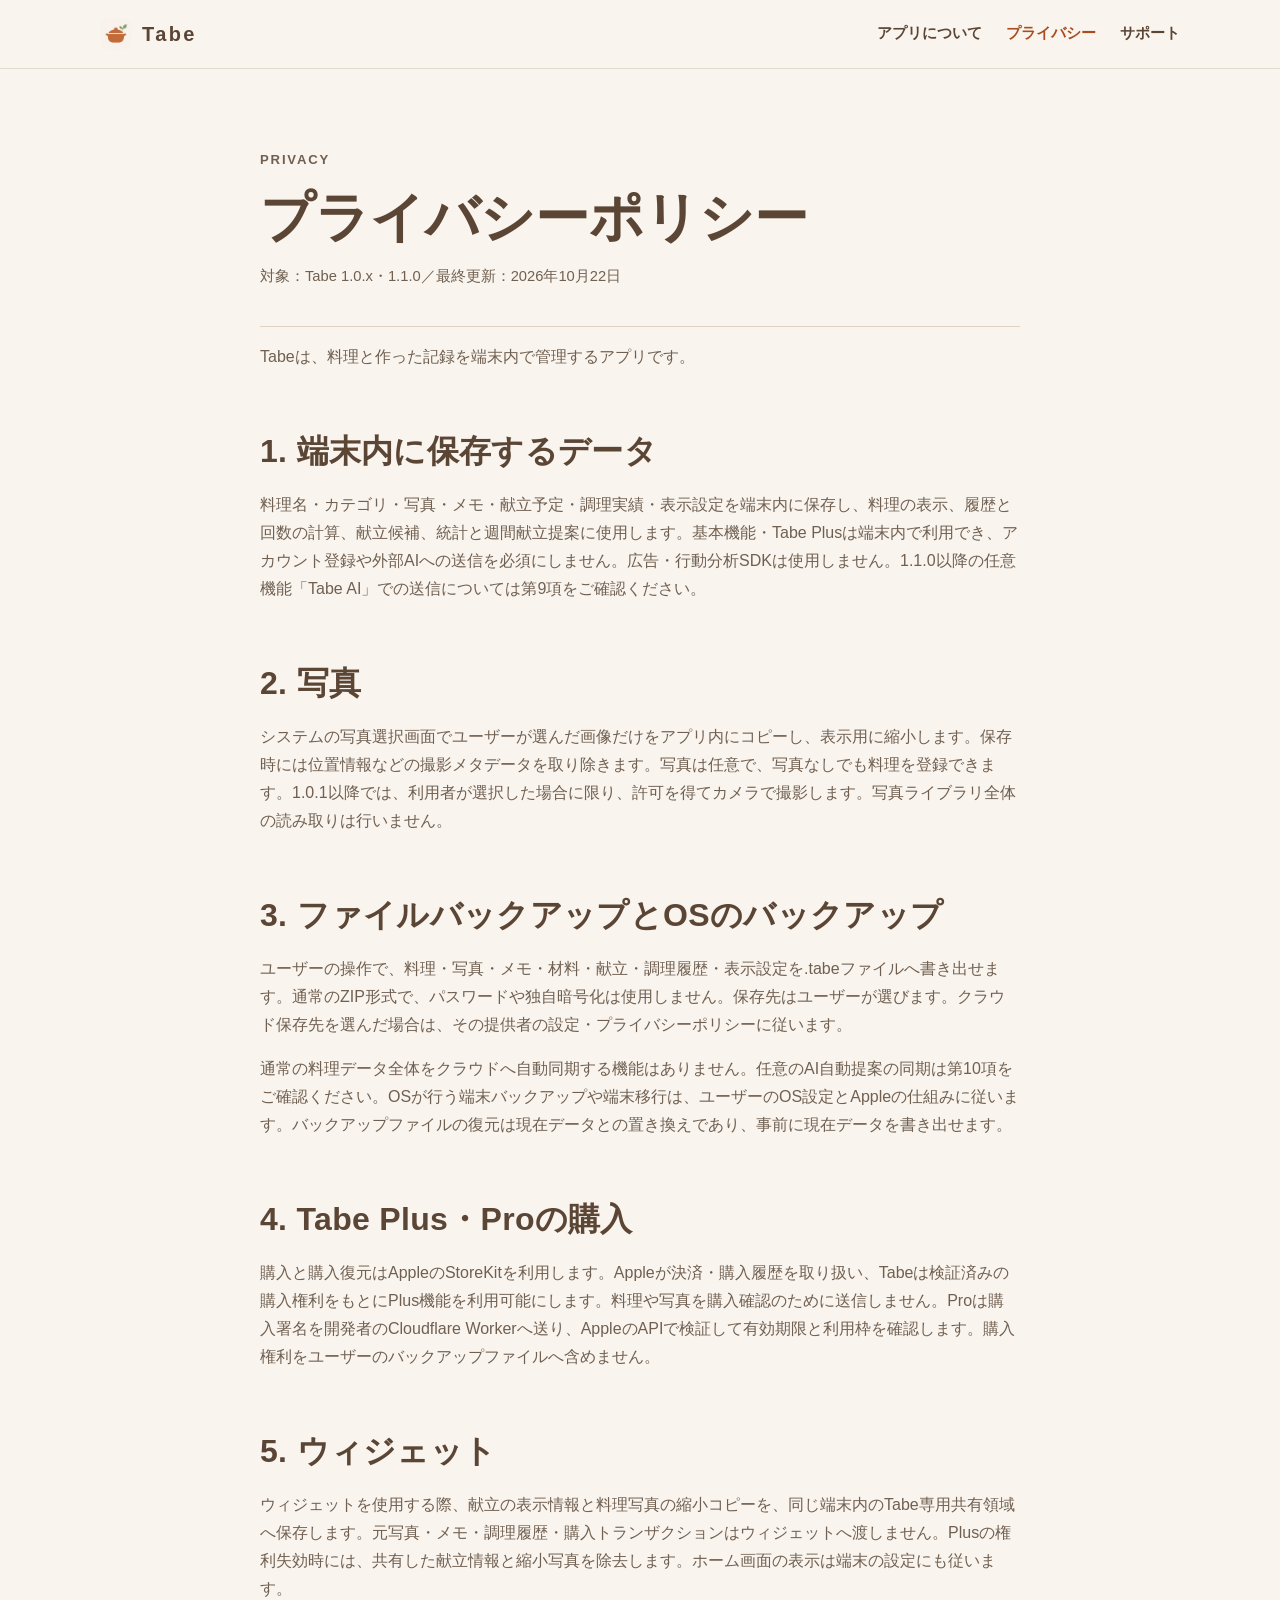
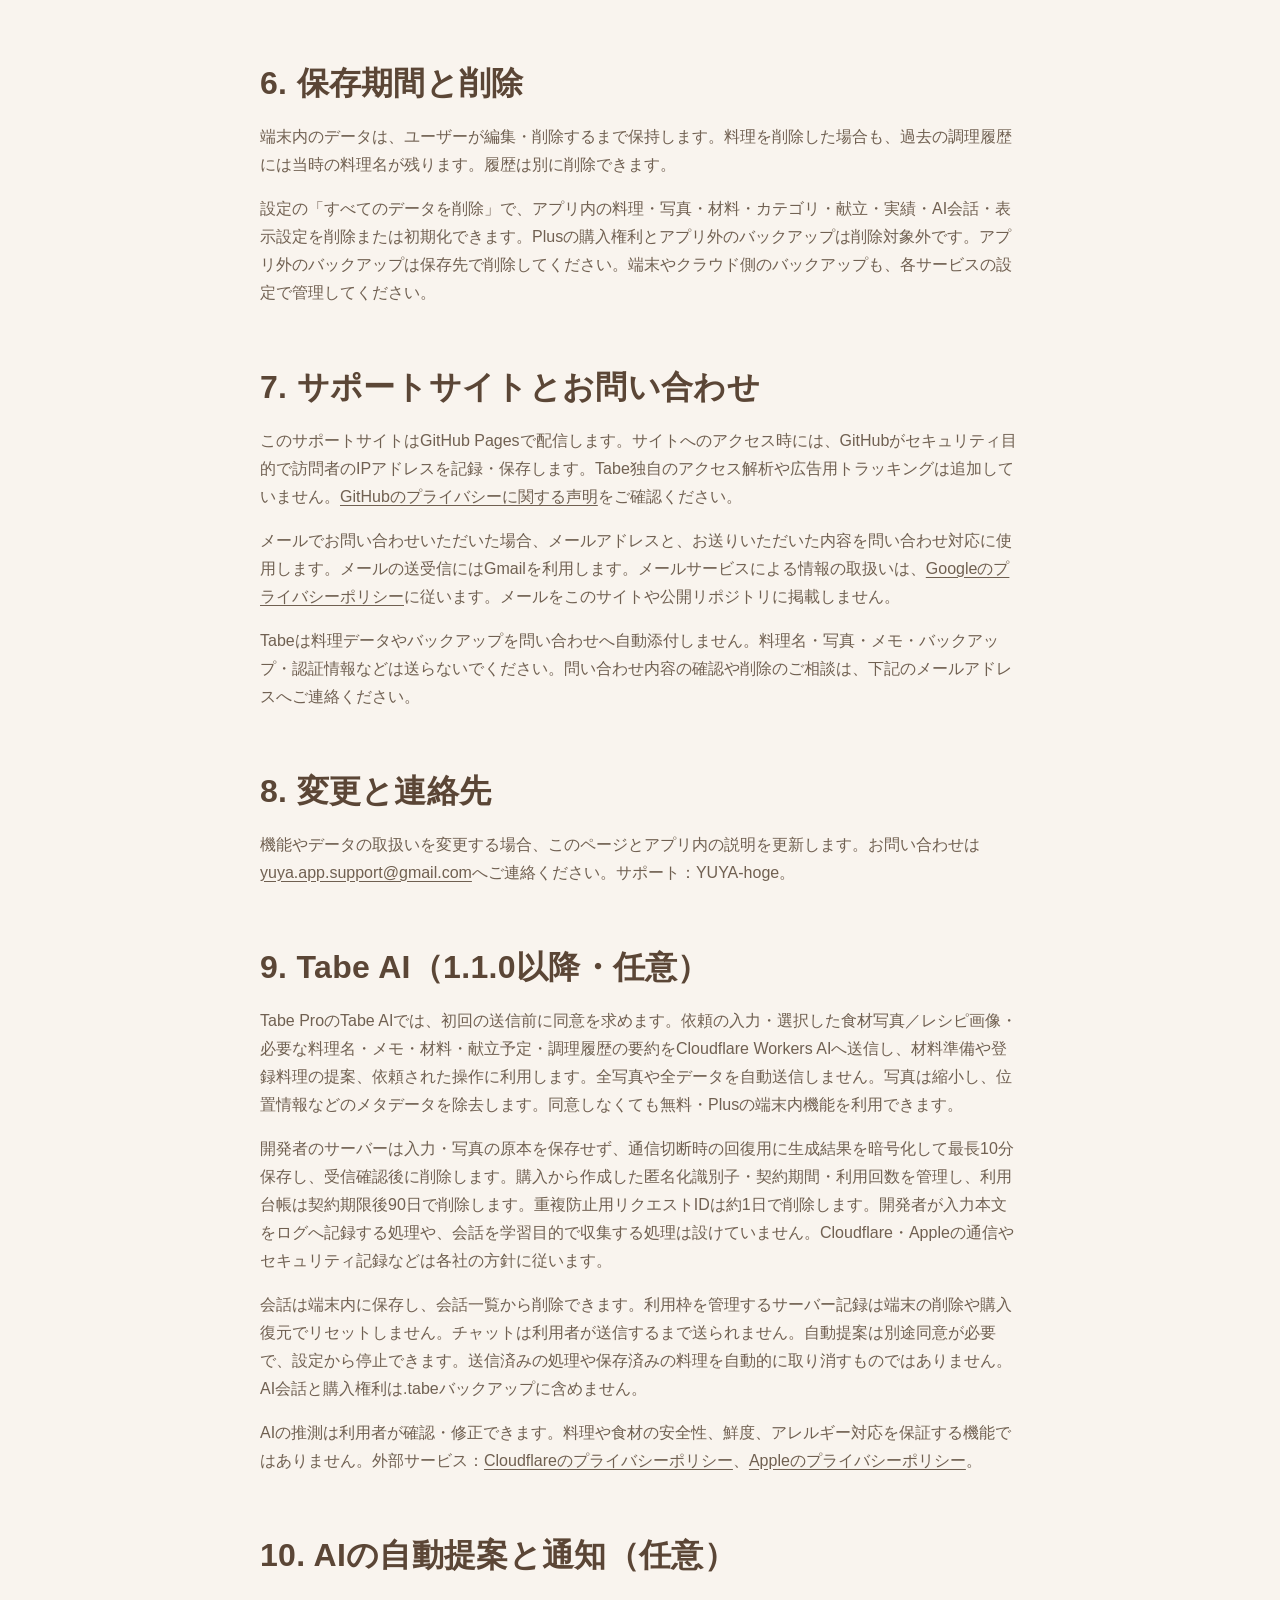
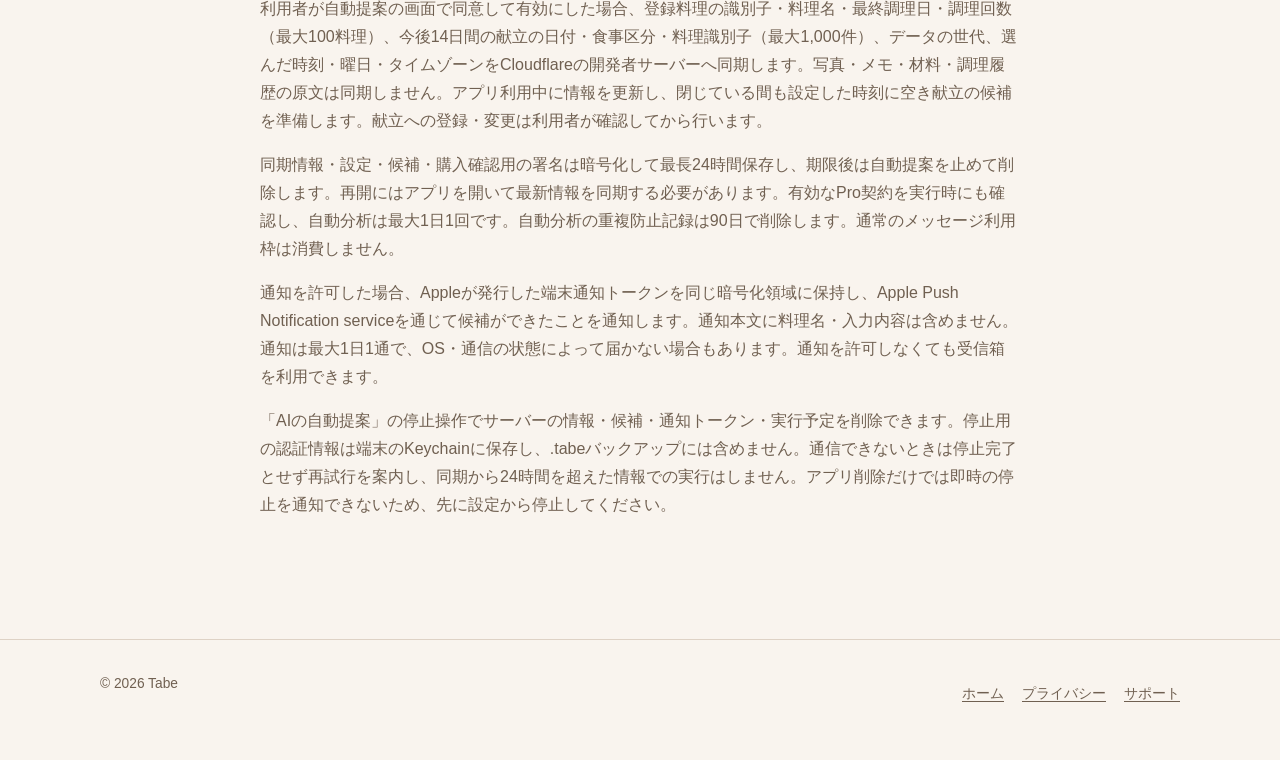
==== commit 67dd7285: "docs: describe opt-in autonomous suggestions and notifications" ====
--- a/privacy.html
+++ b/privacy.html
@@ -7,13 +7,13 @@
 <a class="skip-link" href="#main">本文へ移動</a>
 <header class="site-header"><nav class="nav" aria-label="メインナビゲーション">
 <a class="brand" href="index.html" aria-label="Tabe ホーム"><img src="assets/icon.png" width="32" height="32" alt=""><span>Tabe</span></a><ul class="nav-links"><li><a href="index.html">アプリについて</a></li><li><a href="privacy.html" aria-current="page">プライバシー</a></li><li><a href="support.html">サポート</a></li></ul></nav></header>
-<main id="main"><article class="document"><header class="document-header"><p class="eyebrow">Privacy</p><h1>プライバシーポリシー</h1><p class="document-meta">対象：Tabe 1.0.x・1.1.0／最終更新：2026年10月19日</p></header><p>Tabeは、料理と作った記録を端末内で管理するアプリです。</p>  <section><h2>1. 端末内に保存するデータ</h2>
+<main id="main"><article class="document"><header class="document-header"><p class="eyebrow">Privacy</p><h1>プライバシーポリシー</h1><p class="document-meta">対象：Tabe 1.0.x・1.1.0／最終更新：2026年10月22日</p></header><p>Tabeは、料理と作った記録を端末内で管理するアプリです。</p>  <section><h2>1. 端末内に保存するデータ</h2>
   <p>料理名・カテゴリ・写真・メモ・献立予定・調理実績・表示設定を端末内に保存し、料理の表示、履歴と回数の計算、献立候補、統計と週間献立提案に使用します。基本機能・Tabe Plusは端末内で利用でき、アカウント登録や外部AIへの送信を必須にしません。広告・行動分析SDKは使用しません。1.1.0以降の任意機能「Tabe AI」での送信については第9項をご確認ください。</p>
   </section><section><h2>2. 写真</h2>
   <p>システムの写真選択画面でユーザーが選んだ画像だけをアプリ内にコピーし、表示用に縮小します。保存時には位置情報などの撮影メタデータを取り除きます。写真は任意で、写真なしでも料理を登録できます。1.0.1以降では、利用者が選択した場合に限り、許可を得てカメラで撮影します。写真ライブラリ全体の読み取りは行いません。</p>
   </section><section><h2>3. ファイルバックアップとOSのバックアップ</h2>
   <p>ユーザーの操作で、料理・写真・メモ・材料・献立・調理履歴・表示設定を.tabeファイルへ書き出せます。通常のZIP形式で、パスワードや独自暗号化は使用しません。保存先はユーザーが選びます。クラウド保存先を選んだ場合は、その提供者の設定・プライバシーポリシーに従います。</p>
-  <p>Tabeによる自動クラウド同期は行いません。OSが行う端末バックアップや端末移行は、ユーザーのOS設定とAppleの仕組みに従います。バックアップファイルの復元は現在データとの置き換えであり、事前に現在データを書き出せます。</p>
+  <p>通常の料理データ全体をクラウドへ自動同期する機能はありません。任意のAI自動提案の同期は第10項をご確認ください。OSが行う端末バックアップや端末移行は、ユーザーのOS設定とAppleの仕組みに従います。バックアップファイルの復元は現在データとの置き換えであり、事前に現在データを書き出せます。</p>
   </section><section><h2>4. Tabe Plus・Proの購入</h2>
   <p>購入と購入復元はAppleのStoreKitを利用します。Appleが決済・購入履歴を取り扱い、Tabeは検証済みの購入権利をもとにPlus機能を利用可能にします。料理や写真を購入確認のために送信しません。Proは購入署名を開発者のCloudflare Workerへ送り、AppleのAPIで検証して有効期限と利用枠を確認します。購入権利をユーザーのバックアップファイルへ含めません。</p>
   </section><section><h2>5. ウィジェット</h2>
@@ -28,8 +28,13 @@
 </section><section><h2>8. 変更と連絡先</h2><p>機能やデータの取扱いを変更する場合、このページとアプリ内の説明を更新します。お問い合わせは<a href="mailto:yuya.app.support@gmail.com">yuya.app.support@gmail.com</a>へご連絡ください。サポート：YUYA-hoge。</p></section><section><h2>9. Tabe AI（1.1.0以降・任意）</h2>
 <p>Tabe ProのTabe AIでは、初回の送信前に同意を求めます。依頼の入力・選択した食材写真／レシピ画像・必要な料理名・メモ・材料・献立予定・調理履歴の要約をCloudflare Workers AIへ送信し、材料準備や登録料理の提案、依頼された操作に利用します。全写真や全データを自動送信しません。写真は縮小し、位置情報などのメタデータを除去します。同意しなくても無料・Plusの端末内機能を利用できます。</p>
 <p>開発者のサーバーは入力・写真の原本を保存せず、通信切断時の回復用に生成結果を暗号化して最長10分保存し、受信確認後に削除します。購入から作成した匿名化識別子・契約期間・利用回数を管理し、利用台帳は契約期限後90日で削除します。重複防止用リクエストIDは約1日で削除します。開発者が入力本文をログへ記録する処理や、会話を学習目的で収集する処理は設けていません。Cloudflare・Appleの通信やセキュリティ記録などは各社の方針に従います。</p>
-<p>会話は端末内に保存し、会話一覧から削除できます。利用枠を管理するサーバー記録は端末の削除や購入復元でリセットしません。AIへの送信同意は会話画面から取り消せます。以後の送信を停止し、送信済みの処理や保存済みの料理を自動的に取り消すものではありません。AI会話と購入権利は.tabeバックアップに含めません。</p>
+<p>会話は端末内に保存し、会話一覧から削除できます。利用枠を管理するサーバー記録は端末の削除や購入復元でリセットしません。チャットは利用者が送信するまで送られません。自動提案は別途同意が必要で、設定から停止できます。送信済みの処理や保存済みの料理を自動的に取り消すものではありません。AI会話と購入権利は.tabeバックアップに含めません。</p>
 <p>AIの推測は利用者が確認・修正できます。料理や食材の安全性、鮮度、アレルギー対応を保証する機能ではありません。外部サービス：<a href="https://www.cloudflare.com/privacypolicy/">Cloudflareのプライバシーポリシー</a>、<a href="https://www.apple.com/legal/privacy/">Appleのプライバシーポリシー</a>。</p>
+</section><section><h2>10. AIの自動提案と通知（任意）</h2>
+<p>利用者が自動提案の画面で同意して有効にした場合、登録料理の識別子・料理名・最終調理日・調理回数（最大100料理）、今後14日間の献立の日付・食事区分・料理識別子（最大1,000件）、データの世代、選んだ時刻・曜日・タイムゾーンをCloudflareの開発者サーバーへ同期します。写真・メモ・材料・調理履歴の原文は同期しません。アプリ利用中に情報を更新し、閉じている間も設定した時刻に空き献立の候補を準備します。献立への登録・変更は利用者が確認してから行います。</p>
+<p>同期情報・設定・候補・購入確認用の署名は暗号化して最長24時間保存し、期限後は自動提案を止めて削除します。再開にはアプリを開いて最新情報を同期する必要があります。有効なPro契約を実行時にも確認し、自動分析は最大1日1回です。自動分析の重複防止記録は90日で削除します。通常のメッセージ利用枠は消費しません。</p>
+<p>通知を許可した場合、Appleが発行した端末通知トークンを同じ暗号化領域に保持し、Apple Push Notification serviceを通じて候補ができたことを通知します。通知本文に料理名・入力内容は含めません。通知は最大1日1通で、OS・通信の状態によって届かない場合もあります。通知を許可しなくても受信箱を利用できます。</p>
+<p>「AIの自動提案」の停止操作でサーバーの情報・候補・通知トークン・実行予定を削除できます。停止用の認証情報は端末のKeychainに保存し、.tabeバックアップには含めません。通信できないときは停止完了とせず再試行を案内し、同期から24時間を超えた情報での実行はしません。アプリ削除だけでは即時の停止を通知できないため、先に設定から停止してください。</p>
 </section></article></main>
 <footer class="site-footer"><div class="footer-inner"><p>© 2026 Tabe</p><div class="footer-links"><a href="index.html">ホーム</a><a href="privacy.html">プライバシー</a><a href="support.html">サポート</a></div></div></footer>
 </body></html>
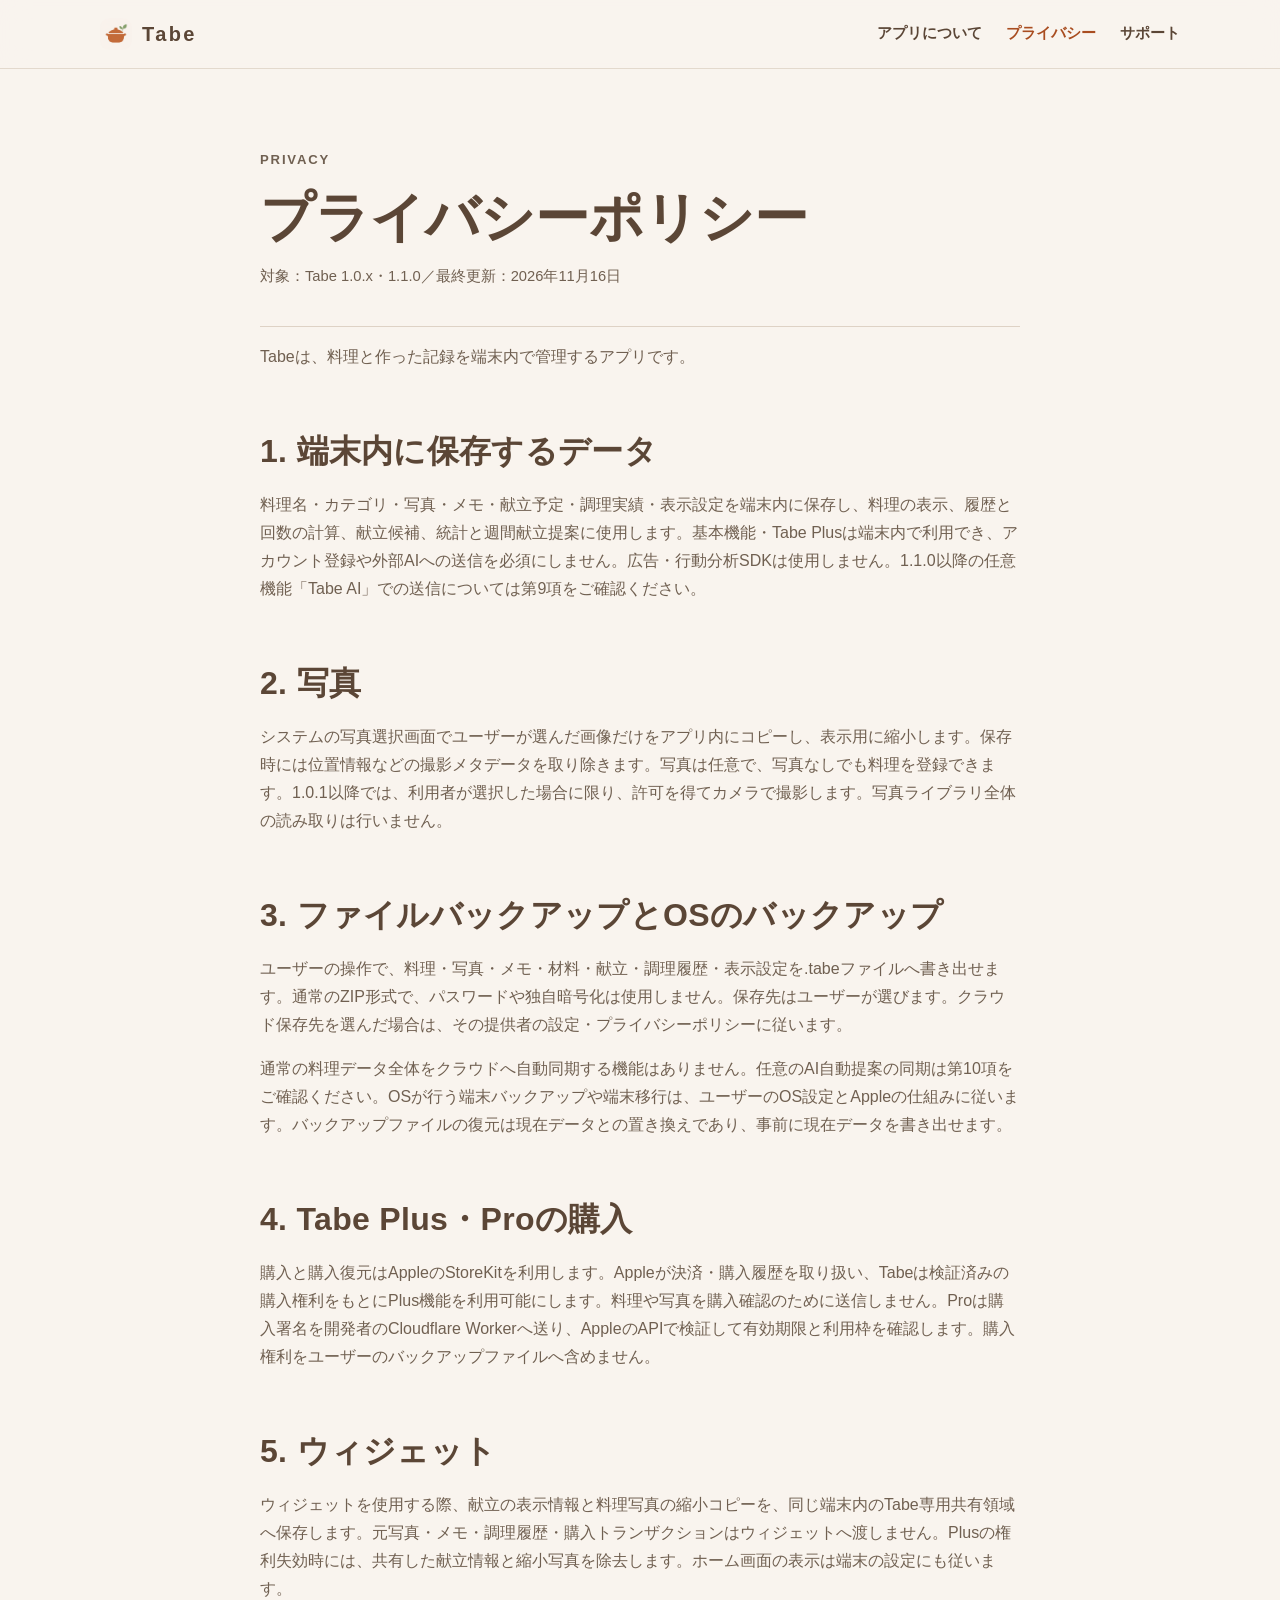
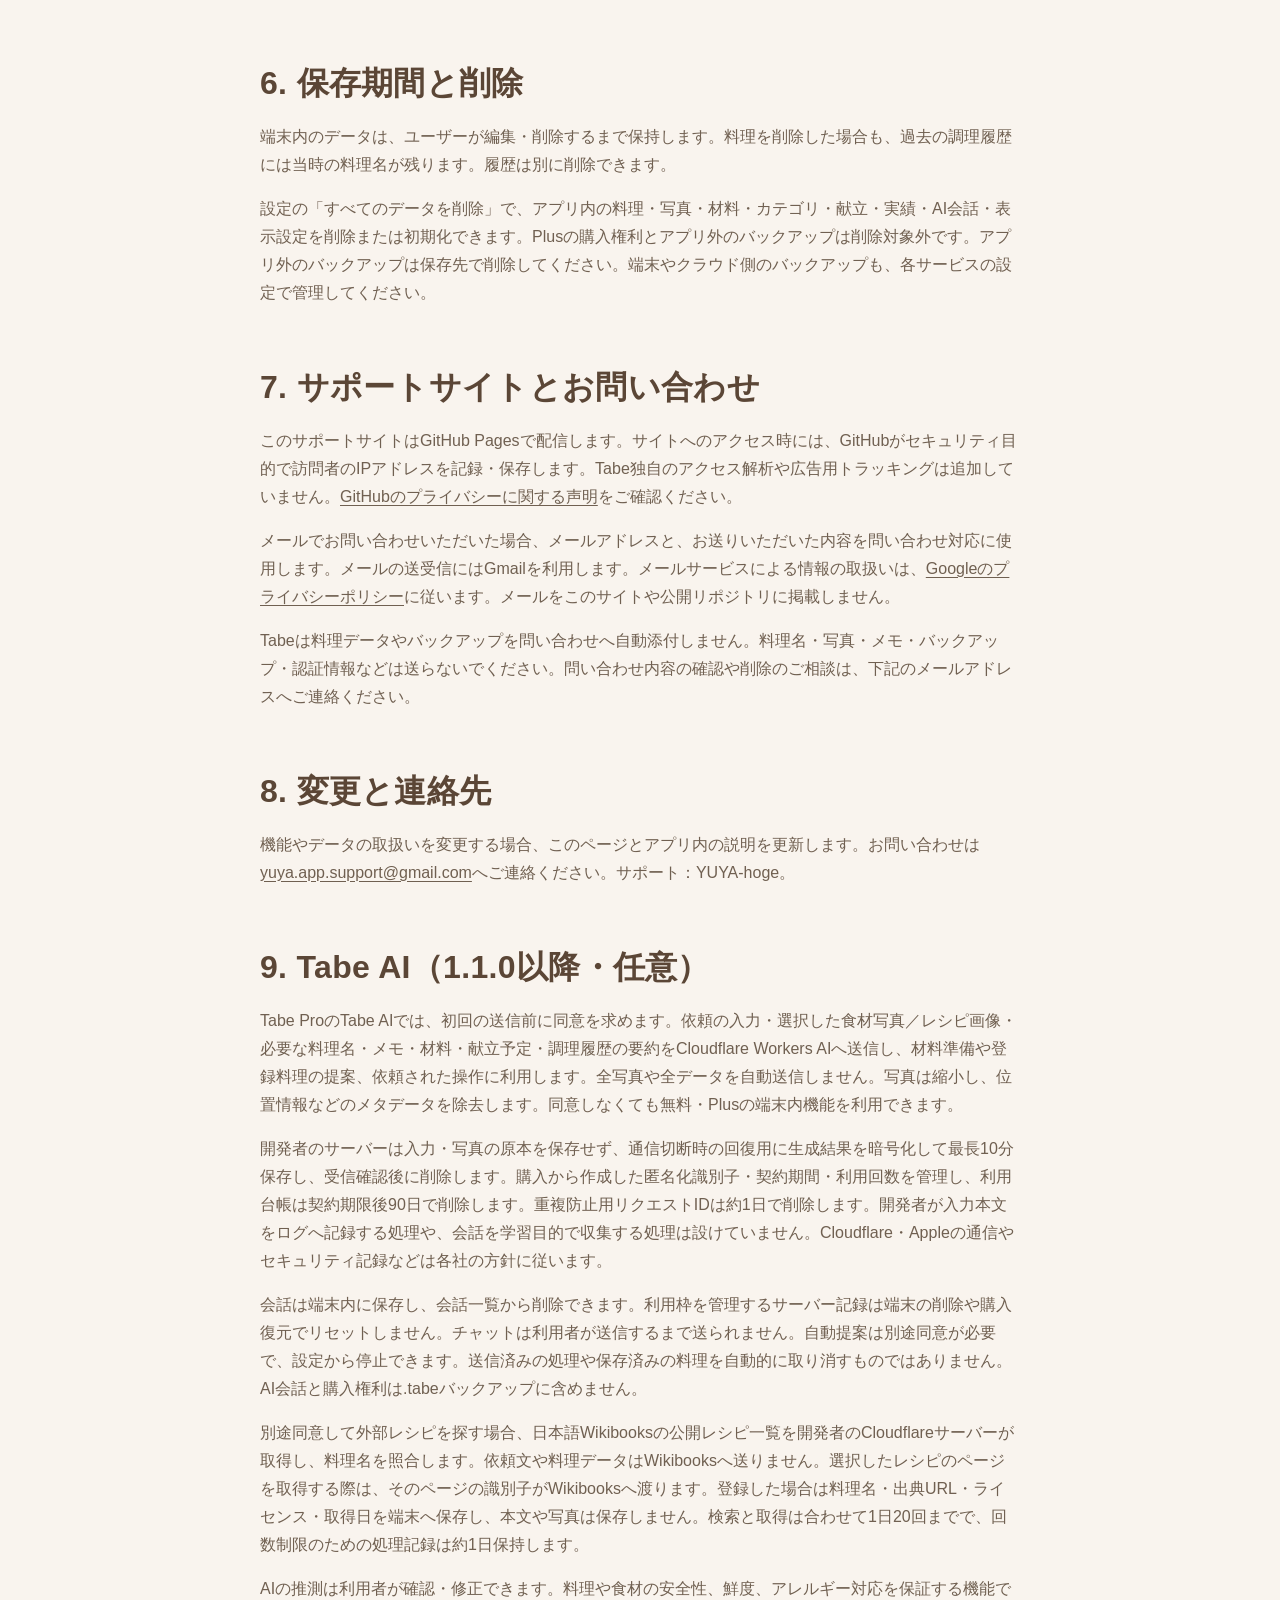
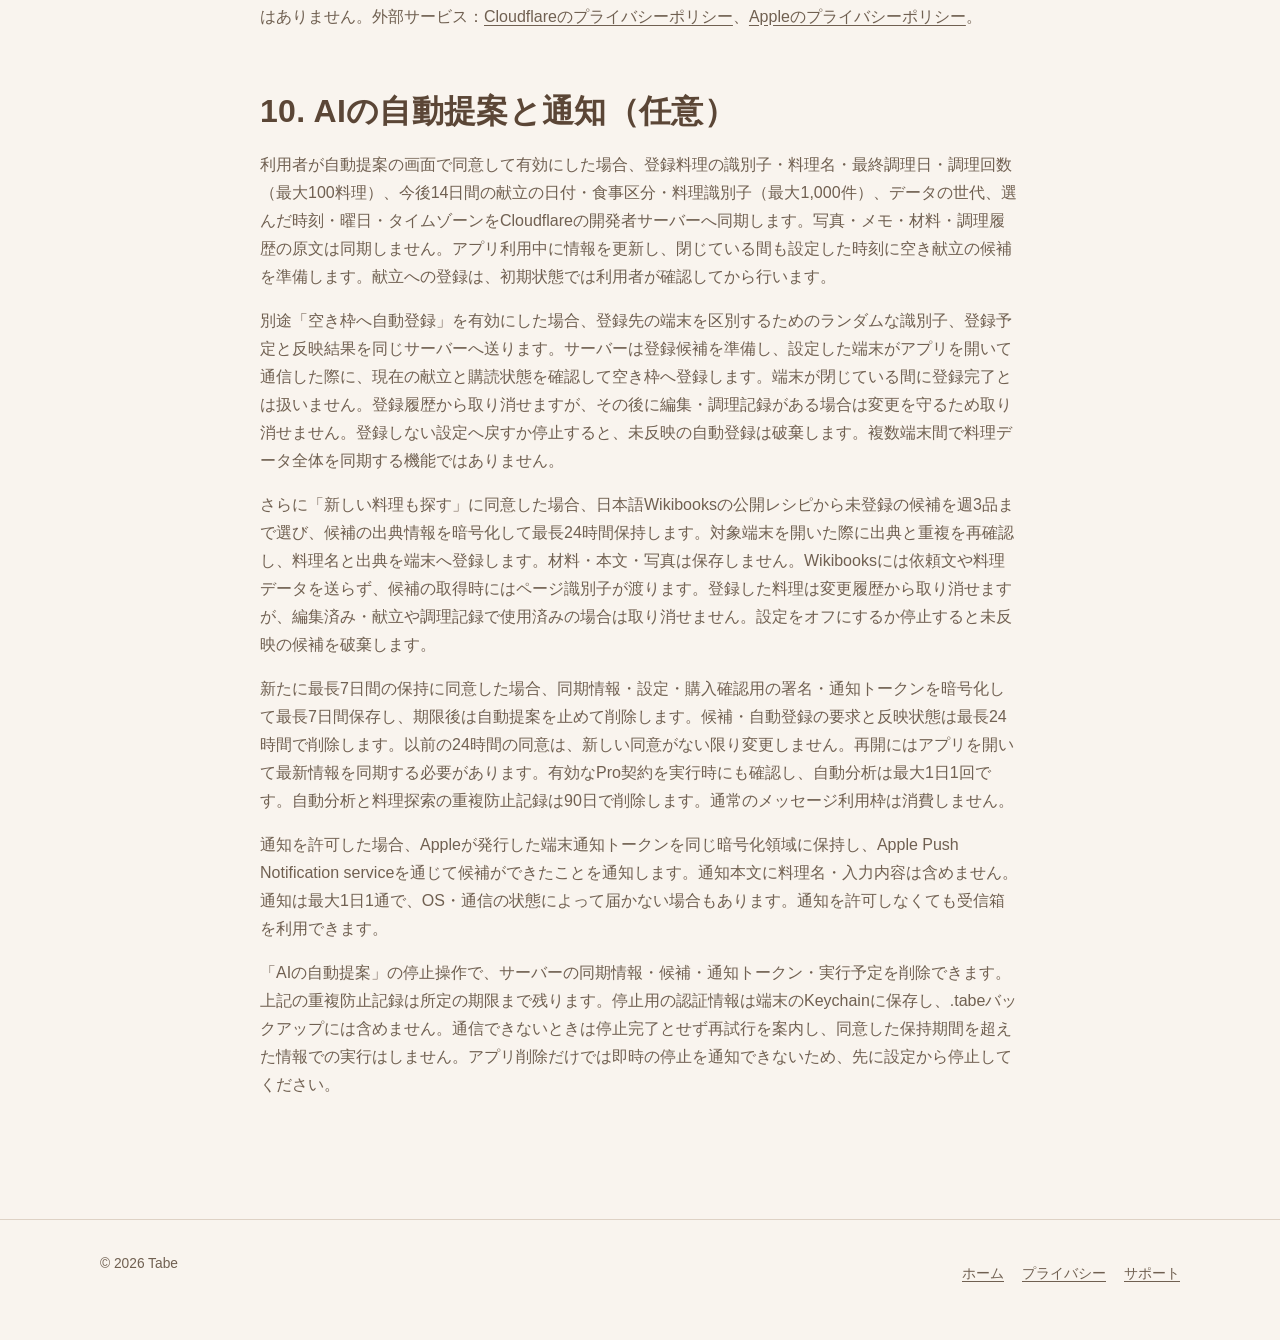
==== commit f8bea07c: "docs: update autonomy and recipe privacy terms" ====
--- a/privacy.html
+++ b/privacy.html
@@ -7,7 +7,7 @@
 <a class="skip-link" href="#main">本文へ移動</a>
 <header class="site-header"><nav class="nav" aria-label="メインナビゲーション">
 <a class="brand" href="index.html" aria-label="Tabe ホーム"><img src="assets/icon.png" width="32" height="32" alt=""><span>Tabe</span></a><ul class="nav-links"><li><a href="index.html">アプリについて</a></li><li><a href="privacy.html" aria-current="page">プライバシー</a></li><li><a href="support.html">サポート</a></li></ul></nav></header>
-<main id="main"><article class="document"><header class="document-header"><p class="eyebrow">Privacy</p><h1>プライバシーポリシー</h1><p class="document-meta">対象：Tabe 1.0.x・1.1.0／最終更新：2026年10月22日</p></header><p>Tabeは、料理と作った記録を端末内で管理するアプリです。</p>  <section><h2>1. 端末内に保存するデータ</h2>
+<main id="main"><article class="document"><header class="document-header"><p class="eyebrow">Privacy</p><h1>プライバシーポリシー</h1><p class="document-meta">対象：Tabe 1.0.x・1.1.0／最終更新：2026年11月16日</p></header><p>Tabeは、料理と作った記録を端末内で管理するアプリです。</p>  <section><h2>1. 端末内に保存するデータ</h2>
   <p>料理名・カテゴリ・写真・メモ・献立予定・調理実績・表示設定を端末内に保存し、料理の表示、履歴と回数の計算、献立候補、統計と週間献立提案に使用します。基本機能・Tabe Plusは端末内で利用でき、アカウント登録や外部AIへの送信を必須にしません。広告・行動分析SDKは使用しません。1.1.0以降の任意機能「Tabe AI」での送信については第9項をご確認ください。</p>
   </section><section><h2>2. 写真</h2>
   <p>システムの写真選択画面でユーザーが選んだ画像だけをアプリ内にコピーし、表示用に縮小します。保存時には位置情報などの撮影メタデータを取り除きます。写真は任意で、写真なしでも料理を登録できます。1.0.1以降では、利用者が選択した場合に限り、許可を得てカメラで撮影します。写真ライブラリ全体の読み取りは行いません。</p>
@@ -29,12 +29,15 @@
 <p>Tabe ProのTabe AIでは、初回の送信前に同意を求めます。依頼の入力・選択した食材写真／レシピ画像・必要な料理名・メモ・材料・献立予定・調理履歴の要約をCloudflare Workers AIへ送信し、材料準備や登録料理の提案、依頼された操作に利用します。全写真や全データを自動送信しません。写真は縮小し、位置情報などのメタデータを除去します。同意しなくても無料・Plusの端末内機能を利用できます。</p>
 <p>開発者のサーバーは入力・写真の原本を保存せず、通信切断時の回復用に生成結果を暗号化して最長10分保存し、受信確認後に削除します。購入から作成した匿名化識別子・契約期間・利用回数を管理し、利用台帳は契約期限後90日で削除します。重複防止用リクエストIDは約1日で削除します。開発者が入力本文をログへ記録する処理や、会話を学習目的で収集する処理は設けていません。Cloudflare・Appleの通信やセキュリティ記録などは各社の方針に従います。</p>
 <p>会話は端末内に保存し、会話一覧から削除できます。利用枠を管理するサーバー記録は端末の削除や購入復元でリセットしません。チャットは利用者が送信するまで送られません。自動提案は別途同意が必要で、設定から停止できます。送信済みの処理や保存済みの料理を自動的に取り消すものではありません。AI会話と購入権利は.tabeバックアップに含めません。</p>
+<p>別途同意して外部レシピを探す場合、日本語Wikibooksの公開レシピ一覧を開発者のCloudflareサーバーが取得し、料理名を照合します。依頼文や料理データはWikibooksへ送りません。選択したレシピのページを取得する際は、そのページの識別子がWikibooksへ渡ります。登録した場合は料理名・出典URL・ライセンス・取得日を端末へ保存し、本文や写真は保存しません。検索と取得は合わせて1日20回までで、回数制限のための処理記録は約1日保持します。</p>
 <p>AIの推測は利用者が確認・修正できます。料理や食材の安全性、鮮度、アレルギー対応を保証する機能ではありません。外部サービス：<a href="https://www.cloudflare.com/privacypolicy/">Cloudflareのプライバシーポリシー</a>、<a href="https://www.apple.com/legal/privacy/">Appleのプライバシーポリシー</a>。</p>
 </section><section><h2>10. AIの自動提案と通知（任意）</h2>
-<p>利用者が自動提案の画面で同意して有効にした場合、登録料理の識別子・料理名・最終調理日・調理回数（最大100料理）、今後14日間の献立の日付・食事区分・料理識別子（最大1,000件）、データの世代、選んだ時刻・曜日・タイムゾーンをCloudflareの開発者サーバーへ同期します。写真・メモ・材料・調理履歴の原文は同期しません。アプリ利用中に情報を更新し、閉じている間も設定した時刻に空き献立の候補を準備します。献立への登録・変更は利用者が確認してから行います。</p>
-<p>同期情報・設定・候補・購入確認用の署名は暗号化して最長24時間保存し、期限後は自動提案を止めて削除します。再開にはアプリを開いて最新情報を同期する必要があります。有効なPro契約を実行時にも確認し、自動分析は最大1日1回です。自動分析の重複防止記録は90日で削除します。通常のメッセージ利用枠は消費しません。</p>
+<p>利用者が自動提案の画面で同意して有効にした場合、登録料理の識別子・料理名・最終調理日・調理回数（最大100料理）、今後14日間の献立の日付・食事区分・料理識別子（最大1,000件）、データの世代、選んだ時刻・曜日・タイムゾーンをCloudflareの開発者サーバーへ同期します。写真・メモ・材料・調理履歴の原文は同期しません。アプリ利用中に情報を更新し、閉じている間も設定した時刻に空き献立の候補を準備します。献立への登録は、初期状態では利用者が確認してから行います。</p>
+<p>別途「空き枠へ自動登録」を有効にした場合、登録先の端末を区別するためのランダムな識別子、登録予定と反映結果を同じサーバーへ送ります。サーバーは登録候補を準備し、設定した端末がアプリを開いて通信した際に、現在の献立と購読状態を確認して空き枠へ登録します。端末が閉じている間に登録完了とは扱いません。登録履歴から取り消せますが、その後に編集・調理記録がある場合は変更を守るため取り消せません。登録しない設定へ戻すか停止すると、未反映の自動登録は破棄します。複数端末間で料理データ全体を同期する機能ではありません。</p>
+<p>さらに「新しい料理も探す」に同意した場合、日本語Wikibooksの公開レシピから未登録の候補を週3品まで選び、候補の出典情報を暗号化して最長24時間保持します。対象端末を開いた際に出典と重複を再確認し、料理名と出典を端末へ登録します。材料・本文・写真は保存しません。Wikibooksには依頼文や料理データを送らず、候補の取得時にはページ識別子が渡ります。登録した料理は変更履歴から取り消せますが、編集済み・献立や調理記録で使用済みの場合は取り消せません。設定をオフにするか停止すると未反映の候補を破棄します。</p>
+<p>新たに最長7日間の保持に同意した場合、同期情報・設定・購入確認用の署名・通知トークンを暗号化して最長7日間保存し、期限後は自動提案を止めて削除します。候補・自動登録の要求と反映状態は最長24時間で削除します。以前の24時間の同意は、新しい同意がない限り変更しません。再開にはアプリを開いて最新情報を同期する必要があります。有効なPro契約を実行時にも確認し、自動分析は最大1日1回です。自動分析と料理探索の重複防止記録は90日で削除します。通常のメッセージ利用枠は消費しません。</p>
 <p>通知を許可した場合、Appleが発行した端末通知トークンを同じ暗号化領域に保持し、Apple Push Notification serviceを通じて候補ができたことを通知します。通知本文に料理名・入力内容は含めません。通知は最大1日1通で、OS・通信の状態によって届かない場合もあります。通知を許可しなくても受信箱を利用できます。</p>
-<p>「AIの自動提案」の停止操作でサーバーの情報・候補・通知トークン・実行予定を削除できます。停止用の認証情報は端末のKeychainに保存し、.tabeバックアップには含めません。通信できないときは停止完了とせず再試行を案内し、同期から24時間を超えた情報での実行はしません。アプリ削除だけでは即時の停止を通知できないため、先に設定から停止してください。</p>
+<p>「AIの自動提案」の停止操作で、サーバーの同期情報・候補・通知トークン・実行予定を削除できます。上記の重複防止記録は所定の期限まで残ります。停止用の認証情報は端末のKeychainに保存し、.tabeバックアップには含めません。通信できないときは停止完了とせず再試行を案内し、同意した保持期間を超えた情報での実行はしません。アプリ削除だけでは即時の停止を通知できないため、先に設定から停止してください。</p>
 </section></article></main>
 <footer class="site-footer"><div class="footer-inner"><p>© 2026 Tabe</p><div class="footer-links"><a href="index.html">ホーム</a><a href="privacy.html">プライバシー</a><a href="support.html">サポート</a></div></div></footer>
 </body></html>
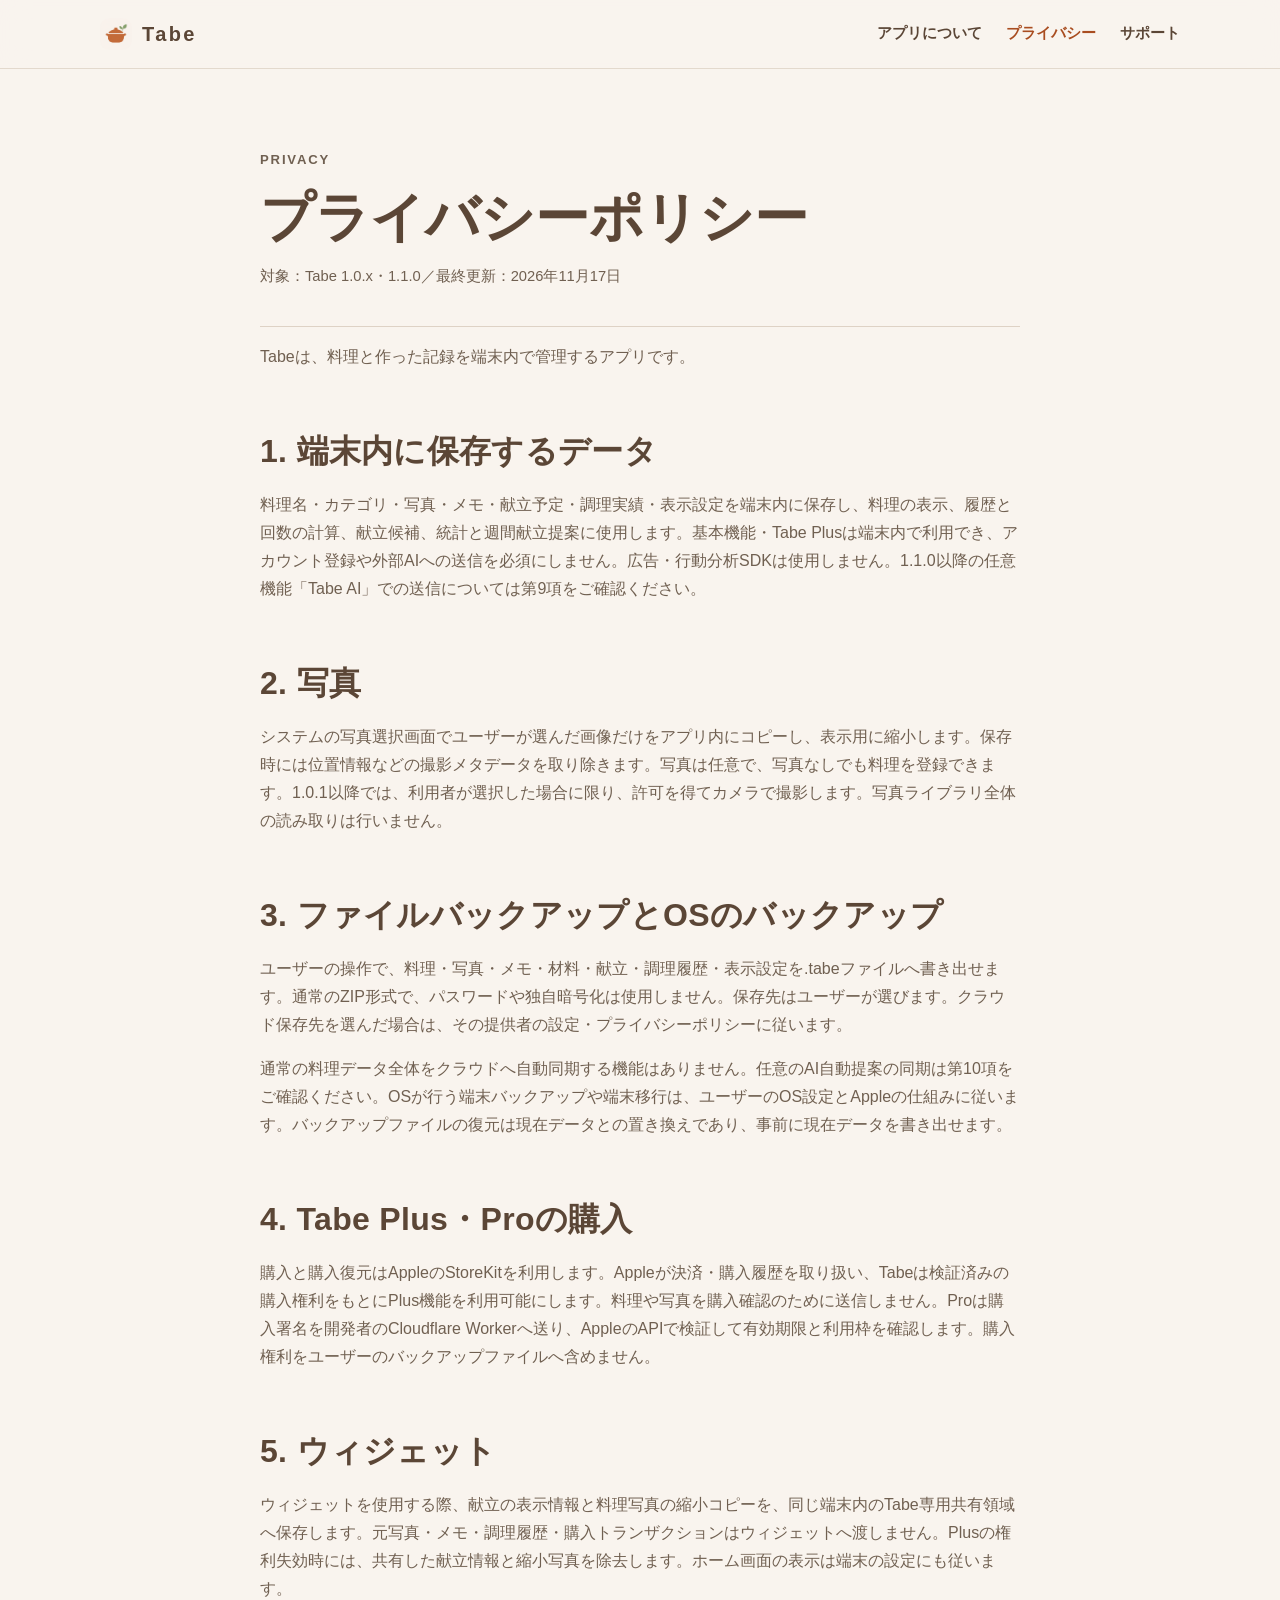
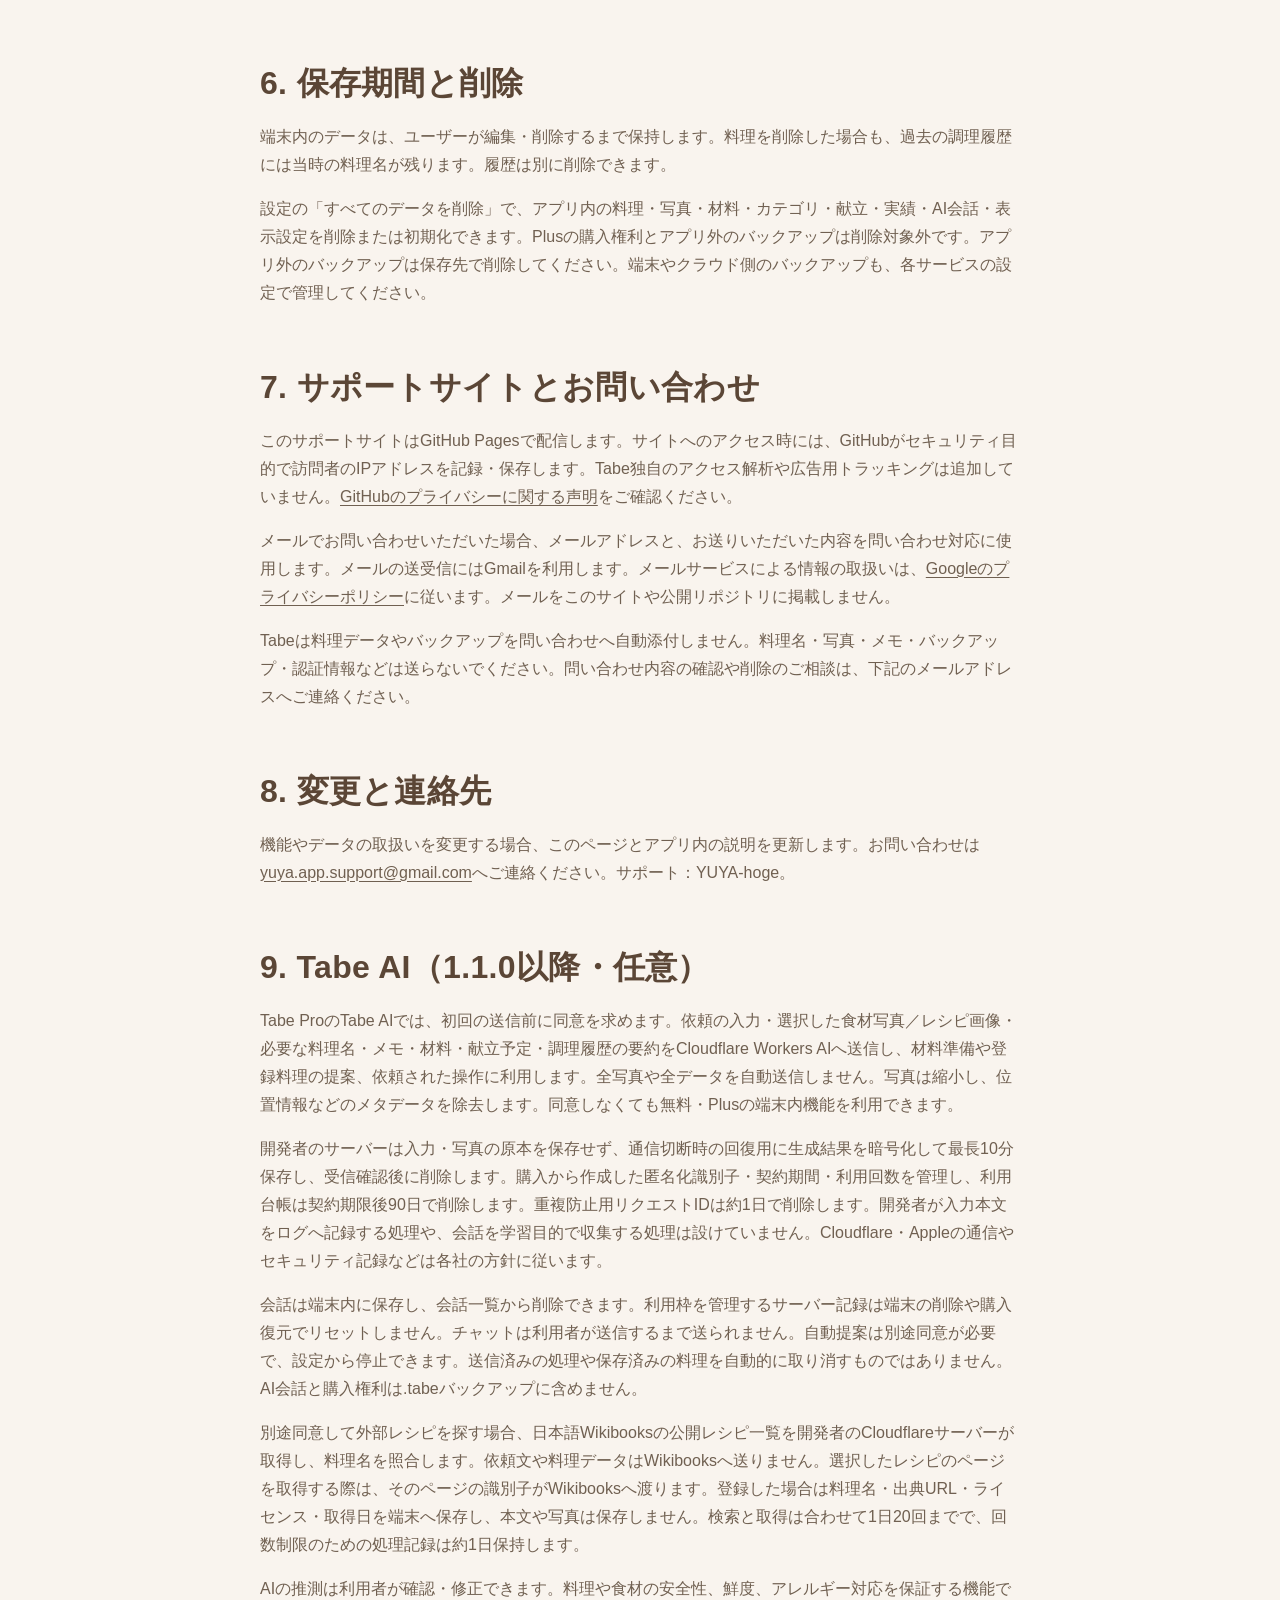
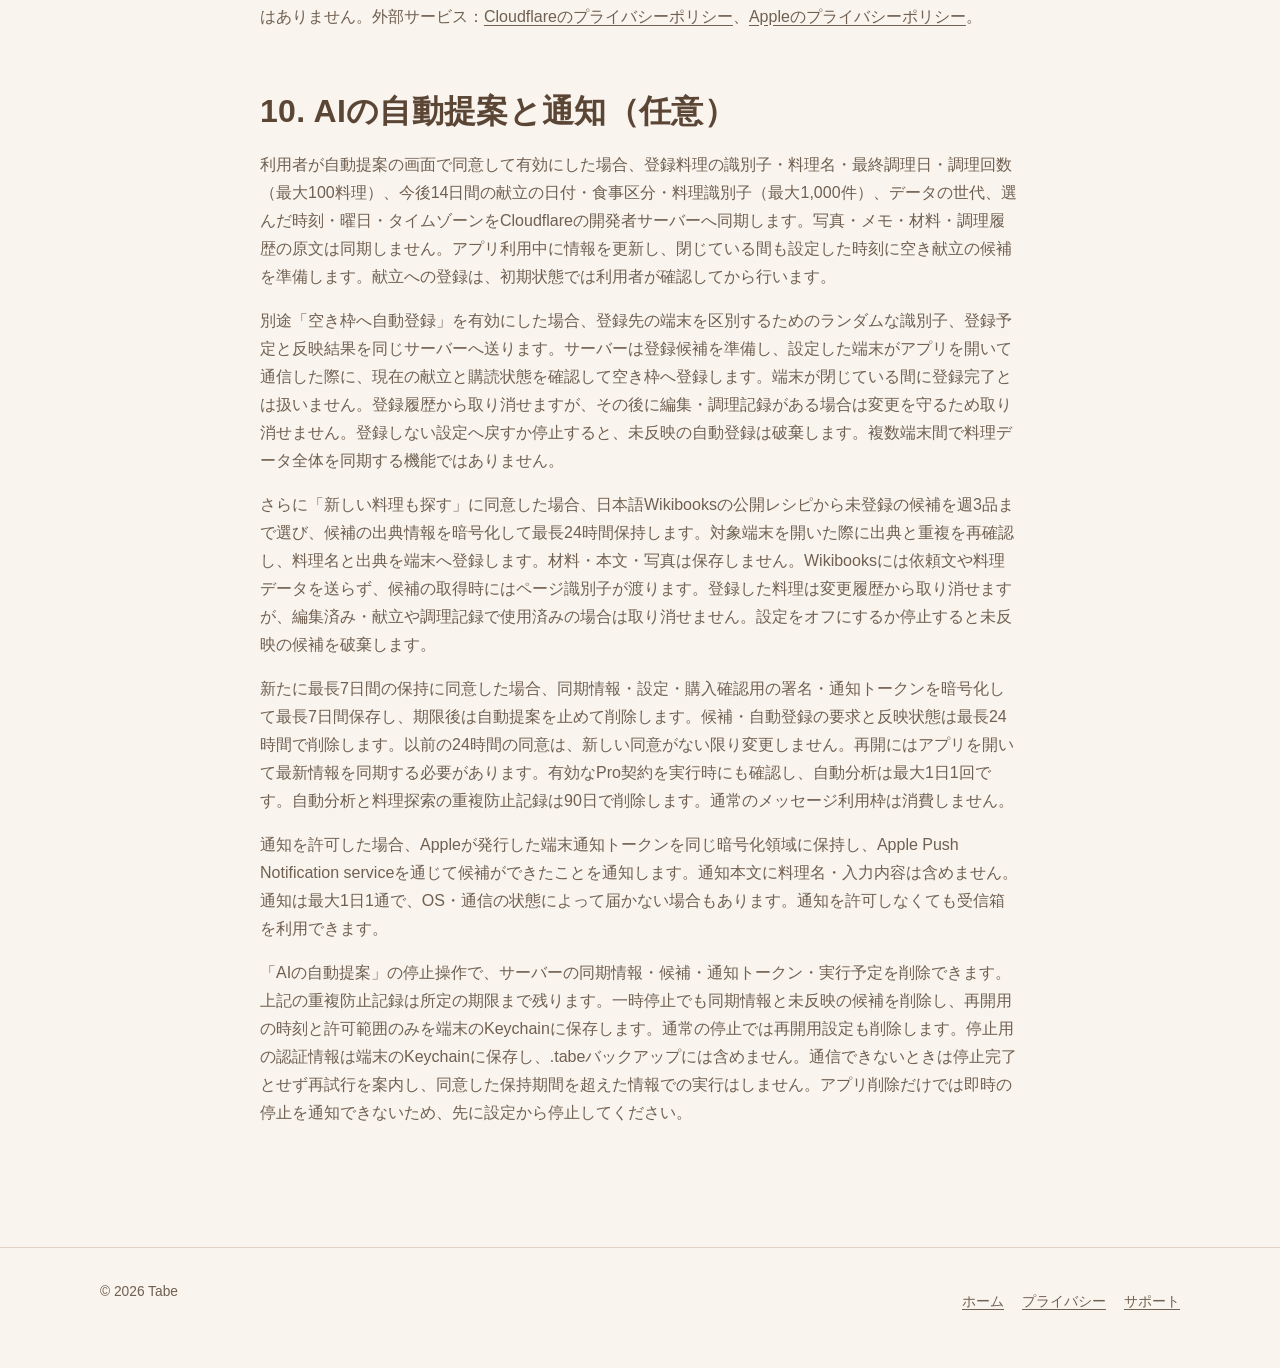
==== commit 48909f38: "docs: describe autonomy pause and resume" ====
--- a/privacy.html
+++ b/privacy.html
@@ -7,7 +7,7 @@
 <a class="skip-link" href="#main">本文へ移動</a>
 <header class="site-header"><nav class="nav" aria-label="メインナビゲーション">
 <a class="brand" href="index.html" aria-label="Tabe ホーム"><img src="assets/icon.png" width="32" height="32" alt=""><span>Tabe</span></a><ul class="nav-links"><li><a href="index.html">アプリについて</a></li><li><a href="privacy.html" aria-current="page">プライバシー</a></li><li><a href="support.html">サポート</a></li></ul></nav></header>
-<main id="main"><article class="document"><header class="document-header"><p class="eyebrow">Privacy</p><h1>プライバシーポリシー</h1><p class="document-meta">対象：Tabe 1.0.x・1.1.0／最終更新：2026年11月16日</p></header><p>Tabeは、料理と作った記録を端末内で管理するアプリです。</p>  <section><h2>1. 端末内に保存するデータ</h2>
+<main id="main"><article class="document"><header class="document-header"><p class="eyebrow">Privacy</p><h1>プライバシーポリシー</h1><p class="document-meta">対象：Tabe 1.0.x・1.1.0／最終更新：2026年11月17日</p></header><p>Tabeは、料理と作った記録を端末内で管理するアプリです。</p>  <section><h2>1. 端末内に保存するデータ</h2>
   <p>料理名・カテゴリ・写真・メモ・献立予定・調理実績・表示設定を端末内に保存し、料理の表示、履歴と回数の計算、献立候補、統計と週間献立提案に使用します。基本機能・Tabe Plusは端末内で利用でき、アカウント登録や外部AIへの送信を必須にしません。広告・行動分析SDKは使用しません。1.1.0以降の任意機能「Tabe AI」での送信については第9項をご確認ください。</p>
   </section><section><h2>2. 写真</h2>
   <p>システムの写真選択画面でユーザーが選んだ画像だけをアプリ内にコピーし、表示用に縮小します。保存時には位置情報などの撮影メタデータを取り除きます。写真は任意で、写真なしでも料理を登録できます。1.0.1以降では、利用者が選択した場合に限り、許可を得てカメラで撮影します。写真ライブラリ全体の読み取りは行いません。</p>
@@ -37,7 +37,7 @@
 <p>さらに「新しい料理も探す」に同意した場合、日本語Wikibooksの公開レシピから未登録の候補を週3品まで選び、候補の出典情報を暗号化して最長24時間保持します。対象端末を開いた際に出典と重複を再確認し、料理名と出典を端末へ登録します。材料・本文・写真は保存しません。Wikibooksには依頼文や料理データを送らず、候補の取得時にはページ識別子が渡ります。登録した料理は変更履歴から取り消せますが、編集済み・献立や調理記録で使用済みの場合は取り消せません。設定をオフにするか停止すると未反映の候補を破棄します。</p>
 <p>新たに最長7日間の保持に同意した場合、同期情報・設定・購入確認用の署名・通知トークンを暗号化して最長7日間保存し、期限後は自動提案を止めて削除します。候補・自動登録の要求と反映状態は最長24時間で削除します。以前の24時間の同意は、新しい同意がない限り変更しません。再開にはアプリを開いて最新情報を同期する必要があります。有効なPro契約を実行時にも確認し、自動分析は最大1日1回です。自動分析と料理探索の重複防止記録は90日で削除します。通常のメッセージ利用枠は消費しません。</p>
 <p>通知を許可した場合、Appleが発行した端末通知トークンを同じ暗号化領域に保持し、Apple Push Notification serviceを通じて候補ができたことを通知します。通知本文に料理名・入力内容は含めません。通知は最大1日1通で、OS・通信の状態によって届かない場合もあります。通知を許可しなくても受信箱を利用できます。</p>
-<p>「AIの自動提案」の停止操作で、サーバーの同期情報・候補・通知トークン・実行予定を削除できます。上記の重複防止記録は所定の期限まで残ります。停止用の認証情報は端末のKeychainに保存し、.tabeバックアップには含めません。通信できないときは停止完了とせず再試行を案内し、同意した保持期間を超えた情報での実行はしません。アプリ削除だけでは即時の停止を通知できないため、先に設定から停止してください。</p>
+<p>「AIの自動提案」の停止操作で、サーバーの同期情報・候補・通知トークン・実行予定を削除できます。上記の重複防止記録は所定の期限まで残ります。一時停止でも同期情報と未反映の候補を削除し、再開用の時刻と許可範囲のみを端末のKeychainに保存します。通常の停止では再開用設定も削除します。停止用の認証情報は端末のKeychainに保存し、.tabeバックアップには含めません。通信できないときは停止完了とせず再試行を案内し、同意した保持期間を超えた情報での実行はしません。アプリ削除だけでは即時の停止を通知できないため、先に設定から停止してください。</p>
 </section></article></main>
 <footer class="site-footer"><div class="footer-inner"><p>© 2026 Tabe</p><div class="footer-links"><a href="index.html">ホーム</a><a href="privacy.html">プライバシー</a><a href="support.html">サポート</a></div></div></footer>
 </body></html>
